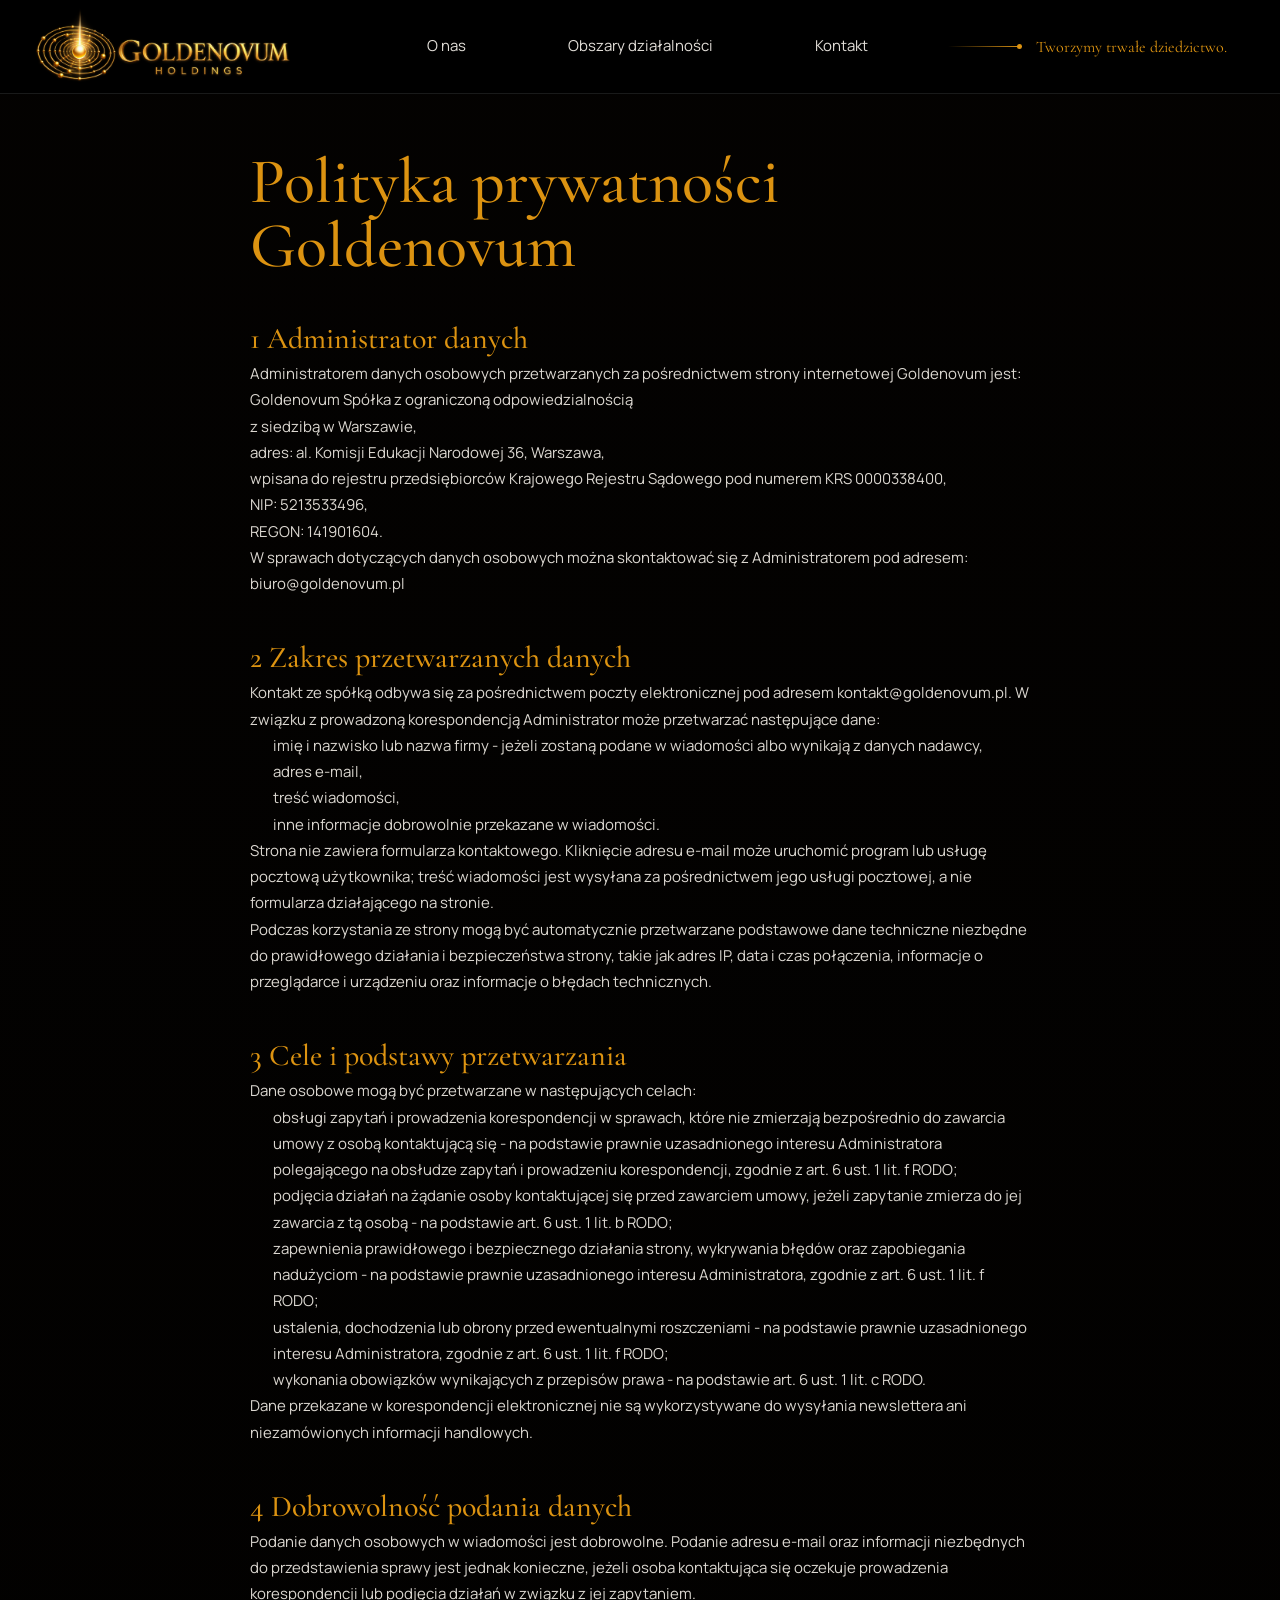
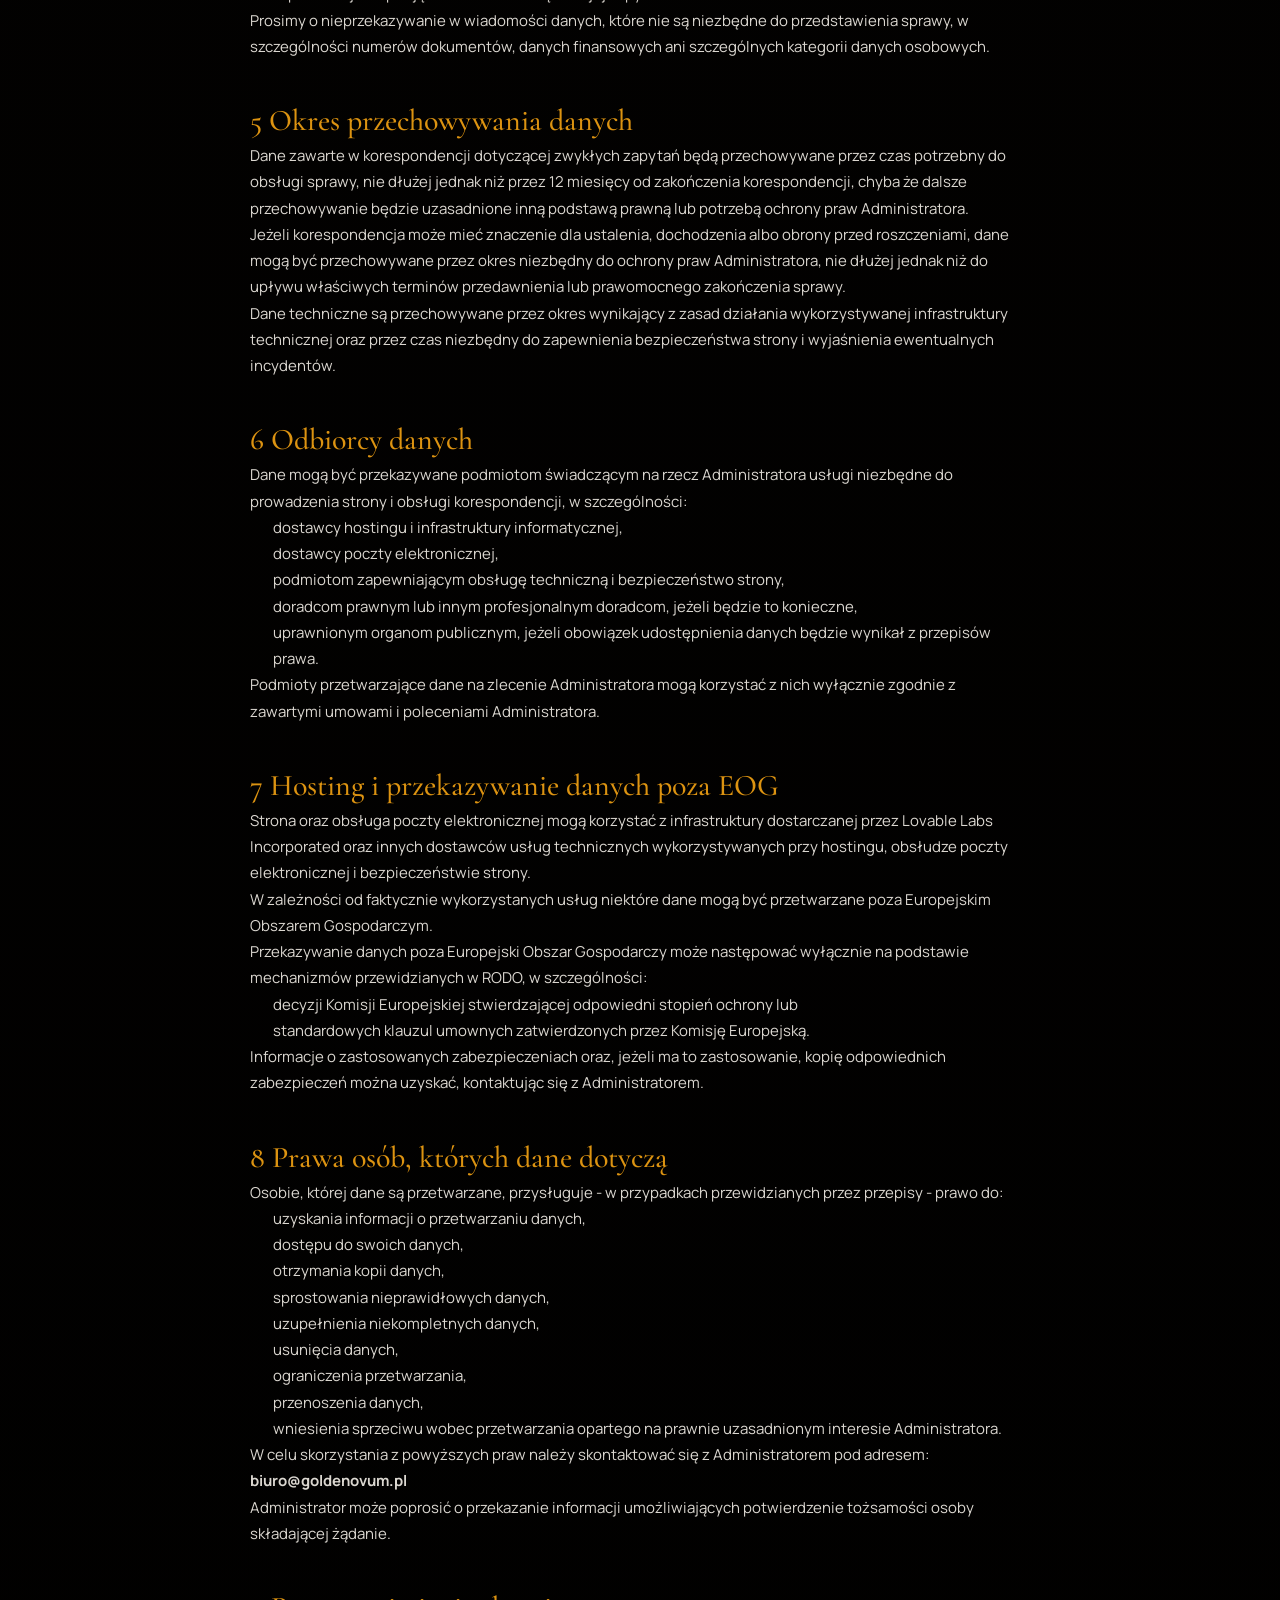
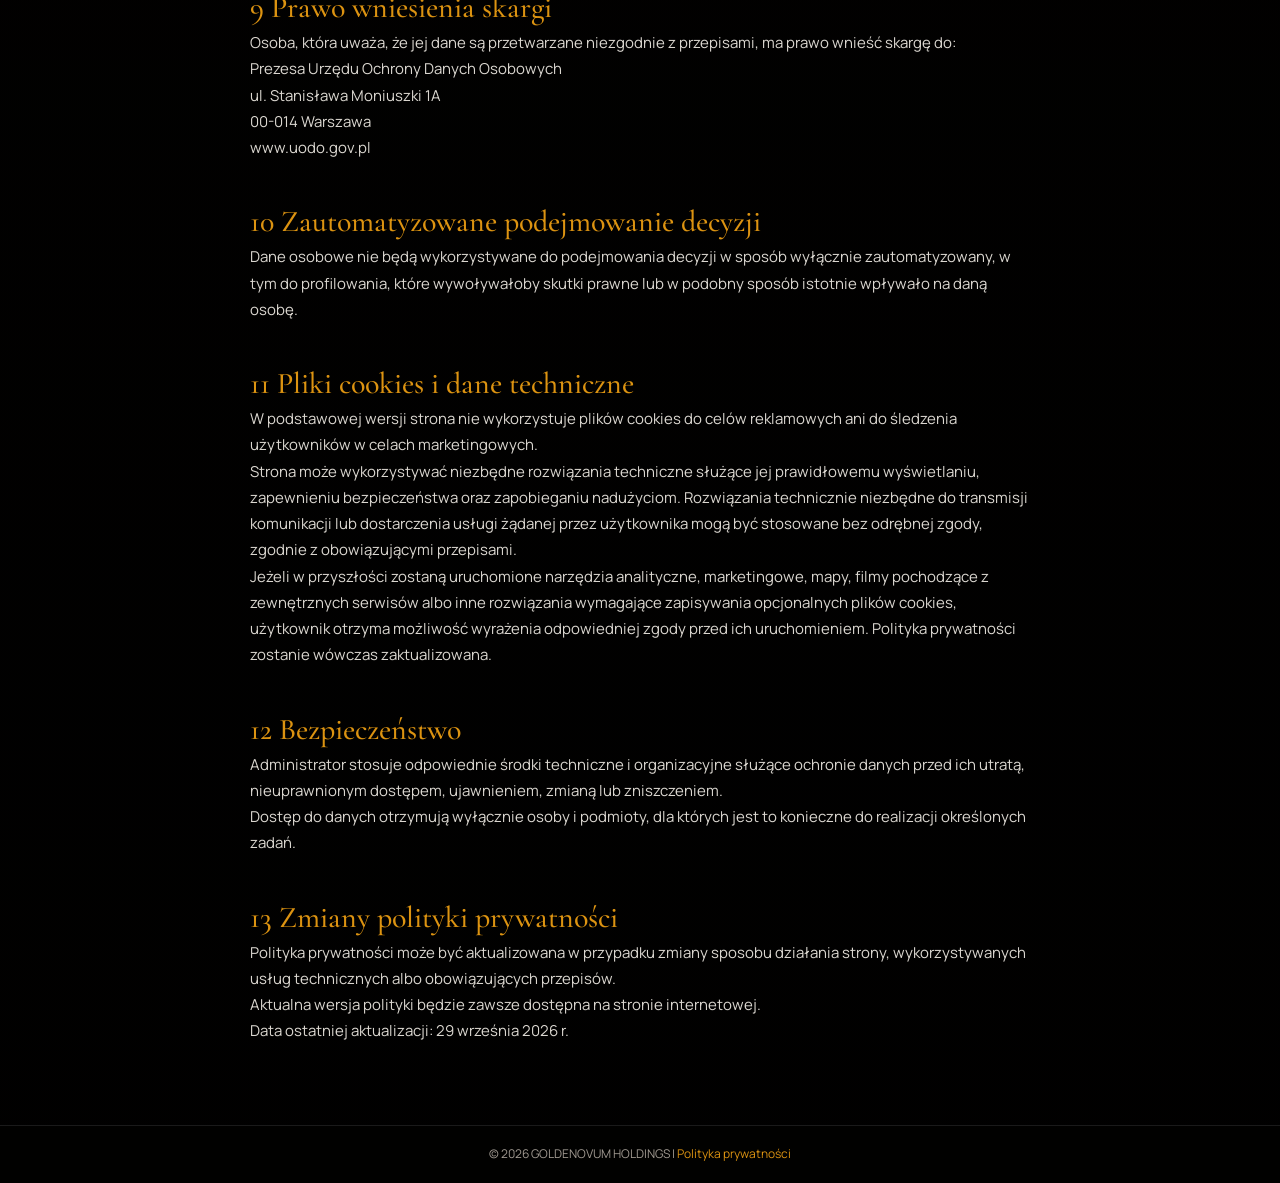
==== polityka-prywatnosci.html @ 5df40a22 "Cała strona Goldenovum + konfiguracja Vercel Dodane podstrony: główna, Obszary działalności, Kontakt" ====
<!DOCTYPE html><html lang="pl"><head><meta charSet="utf-8"/><meta name="viewport" content="width=device-width, initial-scale=1"/><link rel="preload" as="image" href="/assets/goldenovum-logo-CQEzT6NS.png"/><link rel="stylesheet" href="/assets/styles-C1P_q36H.css" data-precedence="default"/><link rel="stylesheet" href="https://fonts.googleapis.com/css2?family=Cormorant+Garamond:wght@400;500;600&amp;family=Manrope:wght@300;400;500;600&amp;display=swap" data-precedence="default"/><title>Polityka prywatności | Goldenovum Holdings</title><meta name="author" content="Goldenovum Holdings"/><meta name="description" content="Polityka prywatności strony Goldenovum Holdings."/><meta property="og:title" content="Polityka prywatności | Goldenovum Holdings"/><meta property="og:description" content="Polityka prywatności strony Goldenovum Holdings."/><meta property="og:type" content="website"/><meta name="twitter:card" content="summary_large_image"/><link rel="preconnect" href="https://fonts.googleapis.com"/><link rel="preconnect" href="https://fonts.gstatic.com" crossorigin="anonymous"/><link rel="icon" href="/favicon.png" type="image/png"/><style>.mobile-nav[hidden]{display:none}</style></head><body><div class="site-shell"><header class="site-header"><div class="site-header__inner"><a aria-label="Goldenovum Holdings — strona główna" href="/"><img class="site-logo" src="/assets/goldenovum-logo-CQEzT6NS.png" alt="Goldenovum Holdings" width="600" height="185"/></a><nav class="desktop-nav" aria-label="Główna nawigacja"><a class="nav-link" href="/o-nas">O nas</a><a class="nav-link" href="/obszary-dzialalnosci">Obszary działalności</a><a class="nav-link" href="/kontakt">Kontakt</a></nav><p class="heritage-line"><span aria-hidden="true"></span>Tworzymy trwałe dziedzictwo.</p><button class="inline-flex items-center justify-center gap-2 whitespace-nowrap rounded-md text-sm font-medium cursor-pointer transition-colors focus-visible:outline-none focus-visible:ring-1 focus-visible:ring-ring disabled:pointer-events-none disabled:opacity-50 disabled:cursor-not-allowed [&amp;_svg]:pointer-events-none [&amp;_svg]:size-4 [&amp;_svg]:shrink-0 hover:bg-accent hover:text-accent-foreground h-9 w-9 menu-toggle" type="button" aria-label="Otwórz menu" aria-expanded="false"><svg xmlns="http://www.w3.org/2000/svg" width="24" height="24" viewBox="0 0 24 24" fill="none" stroke="currentColor" stroke-width="2" stroke-linecap="round" stroke-linejoin="round" class="lucide lucide-menu" aria-hidden="true"><path d="M4 5h16"></path><path d="M4 12h16"></path><path d="M4 19h16"></path></svg></button></div><nav class="mobile-nav" aria-label="Menu mobilne" hidden><a class="nav-link" href="/o-nas">O nas</a><a class="nav-link" href="/obszary-dzialalnosci">Obszary działalności</a><a class="nav-link" href="/kontakt">Kontakt</a></nav></header><main class="privacy-page"><article><h1>Polityka prywatności Goldenovum</h1><section><h2>1 Administrator danych</h2><p>Administratorem danych osobowych przetwarzanych za pośrednictwem strony internetowej Goldenovum jest:</p><p>Goldenovum Spółka z ograniczoną odpowiedzialnością<br/>z siedzibą w Warszawie,<br/>adres: al. Komisji Edukacji Narodowej 36, Warszawa,<br/>wpisana do rejestru przedsiębiorców Krajowego Rejestru Sądowego pod numerem KRS 0000338400,<br/>NIP: 5213533496,<br/>REGON: 141901604.</p><p>W sprawach dotyczących danych osobowych można skontaktować się z Administratorem pod adresem:<br/>biuro@goldenovum.pl</p></section><section><h2>2 Zakres przetwarzanych danych</h2><p>Kontakt ze spółką odbywa się za pośrednictwem poczty elektronicznej pod adresem kontakt@goldenovum.pl. W związku z prowadzoną korespondencją Administrator może przetwarzać następujące dane:</p><ul><li>imię i nazwisko lub nazwa firmy - jeżeli zostaną podane w wiadomości albo wynikają z danych nadawcy,</li><li>adres e-mail,</li><li>treść wiadomości,</li><li>inne informacje dobrowolnie przekazane w wiadomości.</li></ul><p>Strona nie zawiera formularza kontaktowego. Kliknięcie adresu e-mail może uruchomić program lub usługę pocztową użytkownika; treść wiadomości jest wysyłana za pośrednictwem jego usługi pocztowej, a nie formularza działającego na stronie.</p><p>Podczas korzystania ze strony mogą być automatycznie przetwarzane podstawowe dane techniczne niezbędne do prawidłowego działania i bezpieczeństwa strony, takie jak adres IP, data i czas połączenia, informacje o przeglądarce i urządzeniu oraz informacje o błędach technicznych.</p></section><section><h2>3 Cele i podstawy przetwarzania</h2><p>Dane osobowe mogą być przetwarzane w następujących celach:</p><ol><li>obsługi zapytań i prowadzenia korespondencji w sprawach, które nie zmierzają bezpośrednio do zawarcia umowy z osobą kontaktującą się - na podstawie prawnie uzasadnionego interesu Administratora polegającego na obsłudze zapytań i prowadzeniu korespondencji, zgodnie z art. 6 ust. 1 lit. f RODO;</li><li>podjęcia działań na żądanie osoby kontaktującej się przed zawarciem umowy, jeżeli zapytanie zmierza do jej zawarcia z tą osobą - na podstawie art. 6 ust. 1 lit. b RODO;</li><li>zapewnienia prawidłowego i bezpiecznego działania strony, wykrywania błędów oraz zapobiegania nadużyciom - na podstawie prawnie uzasadnionego interesu Administratora, zgodnie z art. 6 ust. 1 lit. f RODO;</li><li>ustalenia, dochodzenia lub obrony przed ewentualnymi roszczeniami - na podstawie prawnie uzasadnionego interesu Administratora, zgodnie z art. 6 ust. 1 lit. f RODO;</li><li>wykonania obowiązków wynikających z przepisów prawa - na podstawie art. 6 ust. 1 lit. c RODO.</li></ol><p>Dane przekazane w korespondencji elektronicznej nie są wykorzystywane do wysyłania newslettera ani niezamówionych informacji handlowych.</p></section><section><h2>4 Dobrowolność podania danych</h2><p>Podanie danych osobowych w wiadomości jest dobrowolne. Podanie adresu e-mail oraz informacji niezbędnych do przedstawienia sprawy jest jednak konieczne, jeżeli osoba kontaktująca się oczekuje prowadzenia korespondencji lub podjęcia działań w związku z jej zapytaniem.</p><p>Prosimy o nieprzekazywanie w wiadomości danych, które nie są niezbędne do przedstawienia sprawy, w szczególności numerów dokumentów, danych finansowych ani szczególnych kategorii danych osobowych.</p></section><section><h2>5 Okres przechowywania danych</h2><p>Dane zawarte w korespondencji dotyczącej zwykłych zapytań będą przechowywane przez czas potrzebny do obsługi sprawy, nie dłużej jednak niż przez 12 miesięcy od zakończenia korespondencji, chyba że dalsze przechowywanie będzie uzasadnione inną podstawą prawną lub potrzebą ochrony praw Administratora.</p><p>Jeżeli korespondencja może mieć znaczenie dla ustalenia, dochodzenia albo obrony przed roszczeniami, dane mogą być przechowywane przez okres niezbędny do ochrony praw Administratora, nie dłużej jednak niż do upływu właściwych terminów przedawnienia lub prawomocnego zakończenia sprawy.</p><p>Dane techniczne są przechowywane przez okres wynikający z zasad działania wykorzystywanej infrastruktury technicznej oraz przez czas niezbędny do zapewnienia bezpieczeństwa strony i wyjaśnienia ewentualnych incydentów.</p></section><section><h2>6 Odbiorcy danych</h2><p>Dane mogą być przekazywane podmiotom świadczącym na rzecz Administratora usługi niezbędne do prowadzenia strony i obsługi korespondencji, w szczególności:</p><ul><li>dostawcy hostingu i infrastruktury informatycznej,</li><li>dostawcy poczty elektronicznej,</li><li>podmiotom zapewniającym obsługę techniczną i bezpieczeństwo strony,</li><li>doradcom prawnym lub innym profesjonalnym doradcom, jeżeli będzie to konieczne,</li><li>uprawnionym organom publicznym, jeżeli obowiązek udostępnienia danych będzie wynikał z przepisów prawa.</li></ul><p>Podmioty przetwarzające dane na zlecenie Administratora mogą korzystać z nich wyłącznie zgodnie z zawartymi umowami i poleceniami Administratora.</p></section><section><h2>7 Hosting i przekazywanie danych poza EOG</h2><p>Strona oraz obsługa poczty elektronicznej mogą korzystać z infrastruktury dostarczanej przez Lovable Labs Incorporated oraz innych dostawców usług technicznych wykorzystywanych przy hostingu, obsłudze poczty elektronicznej i bezpieczeństwie strony.</p><p>W zależności od faktycznie wykorzystanych usług niektóre dane mogą być przetwarzane poza Europejskim Obszarem Gospodarczym.</p><p>Przekazywanie danych poza Europejski Obszar Gospodarczy może następować wyłącznie na podstawie mechanizmów przewidzianych w RODO, w szczególności:</p><ul><li>decyzji Komisji Europejskiej stwierdzającej odpowiedni stopień ochrony lub</li><li>standardowych klauzul umownych zatwierdzonych przez Komisję Europejską.</li></ul><p>Informacje o zastosowanych zabezpieczeniach oraz, jeżeli ma to zastosowanie, kopię odpowiednich zabezpieczeń można uzyskać, kontaktując się z Administratorem.</p></section><section><h2>8 Prawa osób, których dane dotyczą</h2><p>Osobie, której dane są przetwarzane, przysługuje - w przypadkach przewidzianych przez przepisy - prawo do:</p><ul><li>uzyskania informacji o przetwarzaniu danych,</li><li>dostępu do swoich danych,</li><li>otrzymania kopii danych,</li><li>sprostowania nieprawidłowych danych,</li><li>uzupełnienia niekompletnych danych,</li><li>usunięcia danych,</li><li>ograniczenia przetwarzania,</li><li>przenoszenia danych,</li><li>wniesienia sprzeciwu wobec przetwarzania opartego na prawnie uzasadnionym interesie Administratora.</li></ul><p>W celu skorzystania z powyższych praw należy skontaktować się z Administratorem pod adresem:<br/><strong>biuro@goldenovum.pl</strong></p><p>Administrator może poprosić o przekazanie informacji umożliwiających potwierdzenie tożsamości osoby składającej żądanie.</p></section><section><h2>9 Prawo wniesienia skargi</h2><p>Osoba, która uważa, że jej dane są przetwarzane niezgodnie z przepisami, ma prawo wnieść skargę do:</p><p>Prezesa Urzędu Ochrony Danych Osobowych<br/>ul. Stanisława Moniuszki 1A<br/>00-014 Warszawa<br/>www.uodo.gov.pl</p></section><section><h2>10 Zautomatyzowane podejmowanie decyzji</h2><p>Dane osobowe nie będą wykorzystywane do podejmowania decyzji w sposób wyłącznie zautomatyzowany, w tym do profilowania, które wywoływałoby skutki prawne lub w podobny sposób istotnie wpływało na daną osobę.</p></section><section><h2>11 Pliki cookies i dane techniczne</h2><p>W podstawowej wersji strona nie wykorzystuje plików cookies do celów reklamowych ani do śledzenia użytkowników w celach marketingowych.</p><p>Strona może wykorzystywać niezbędne rozwiązania techniczne służące jej prawidłowemu wyświetlaniu, zapewnieniu bezpieczeństwa oraz zapobieganiu nadużyciom. Rozwiązania technicznie niezbędne do transmisji komunikacji lub dostarczenia usługi żądanej przez użytkownika mogą być stosowane bez odrębnej zgody, zgodnie z obowiązującymi przepisami.</p><p>Jeżeli w przyszłości zostaną uruchomione narzędzia analityczne, marketingowe, mapy, filmy pochodzące z zewnętrznych serwisów albo inne rozwiązania wymagające zapisywania opcjonalnych plików cookies, użytkownik otrzyma możliwość wyrażenia odpowiedniej zgody przed ich uruchomieniem. Polityka prywatności zostanie wówczas zaktualizowana.</p></section><section><h2>12 Bezpieczeństwo</h2><p>Administrator stosuje odpowiednie środki techniczne i organizacyjne służące ochronie danych przed ich utratą, nieuprawnionym dostępem, ujawnieniem, zmianą lub zniszczeniem.</p><p>Dostęp do danych otrzymują wyłącznie osoby i podmioty, dla których jest to konieczne do realizacji określonych zadań.</p></section><section><h2>13 Zmiany polityki prywatności</h2><p>Polityka prywatności może być aktualizowana w przypadku zmiany sposobu działania strony, wykorzystywanych usług technicznych albo obowiązujących przepisów.</p><p>Aktualna wersja polityki będzie zawsze dostępna na stronie internetowej.</p><p>Data ostatniej aktualizacji: 29 września 2026 r.</p></section></article></main><footer class="site-footer"><p>© 2026 GOLDENOVUM HOLDINGS <span aria-hidden="true">|</span> <a class="active" href="/polityka-prywatnosci" aria-current="page">Polityka prywatności</a></p></footer></div><script>
  // Przełącznik menu mobilnego (oryginał robi to przez React)
  const toggle = document.querySelector('.menu-toggle');
  const mobileNav = document.querySelector('.mobile-nav');
  toggle.addEventListener('click', () => {
    const open = toggle.getAttribute('aria-expanded') === 'true';
    toggle.setAttribute('aria-expanded', String(!open));
    toggle.setAttribute('aria-label', open ? 'Otwórz menu' : 'Zamknij menu');
    mobileNav.hidden = open;
  });
</script>
</body></html>
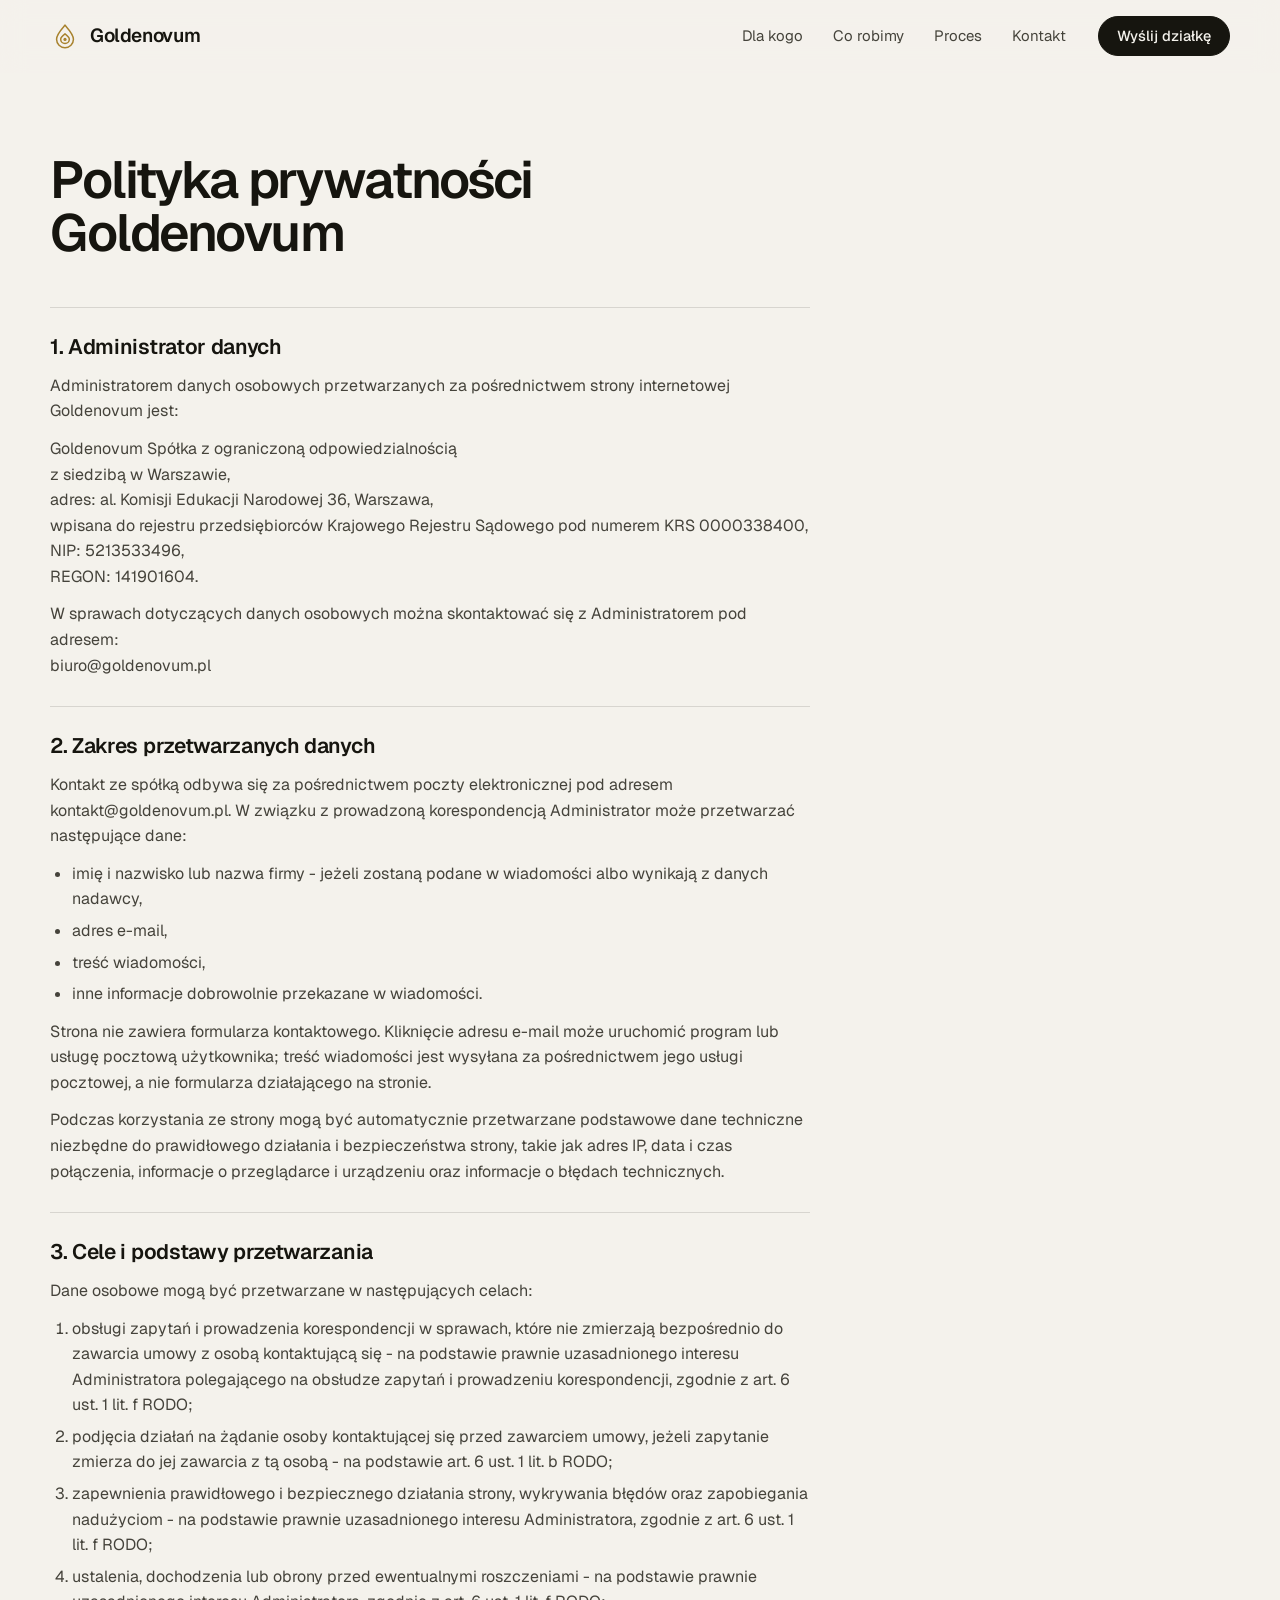
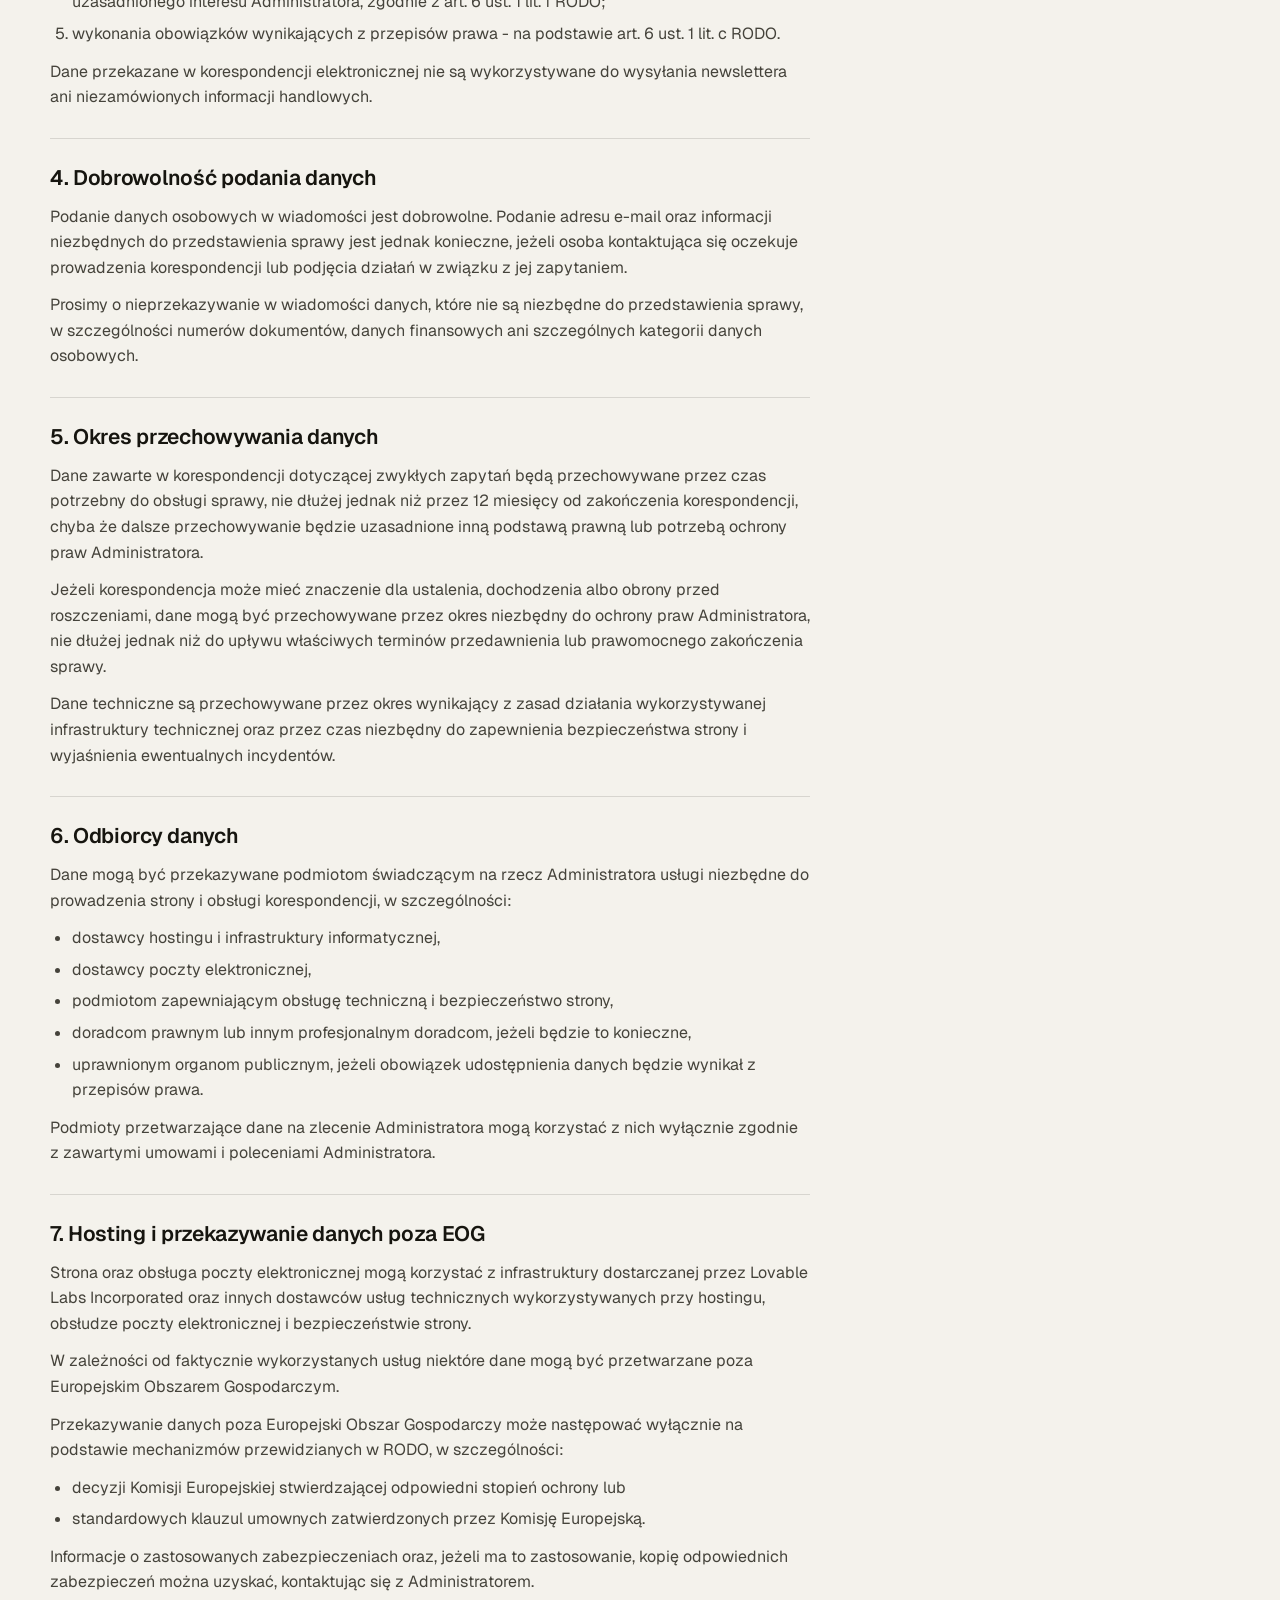
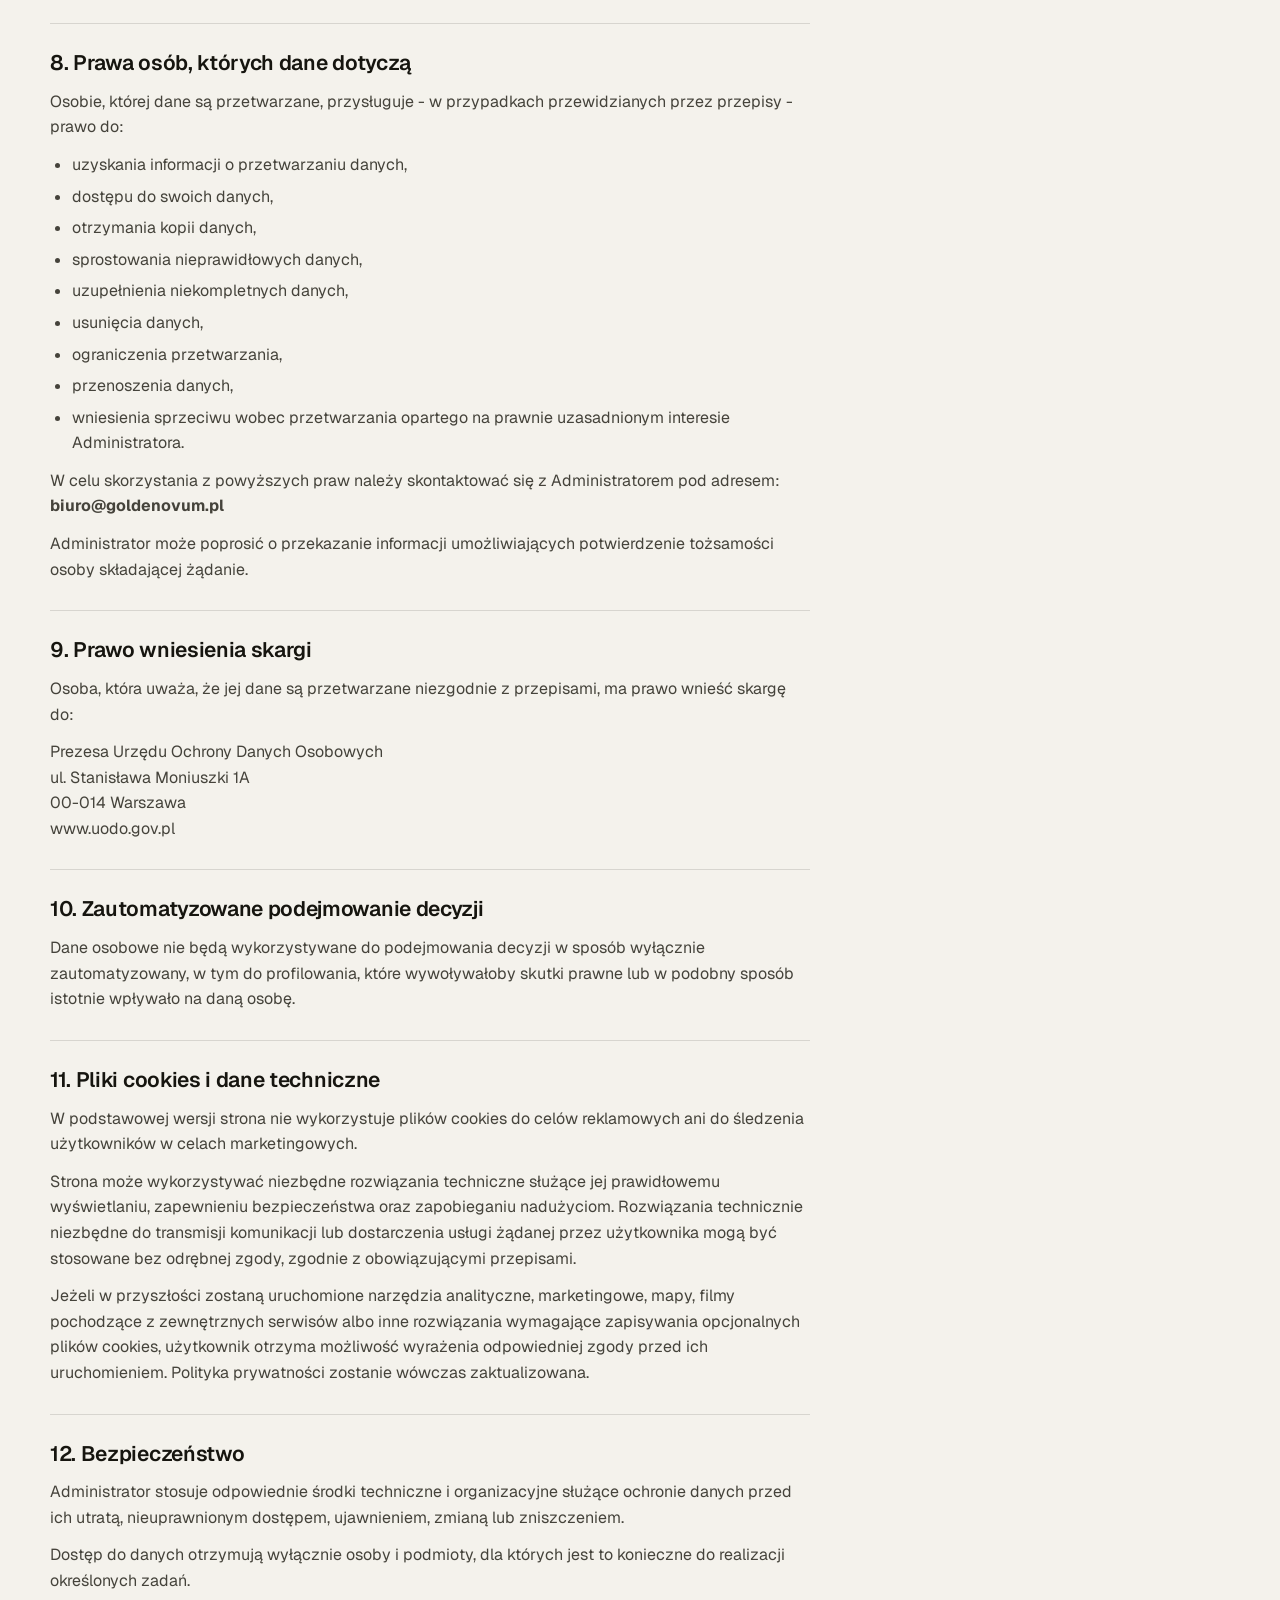
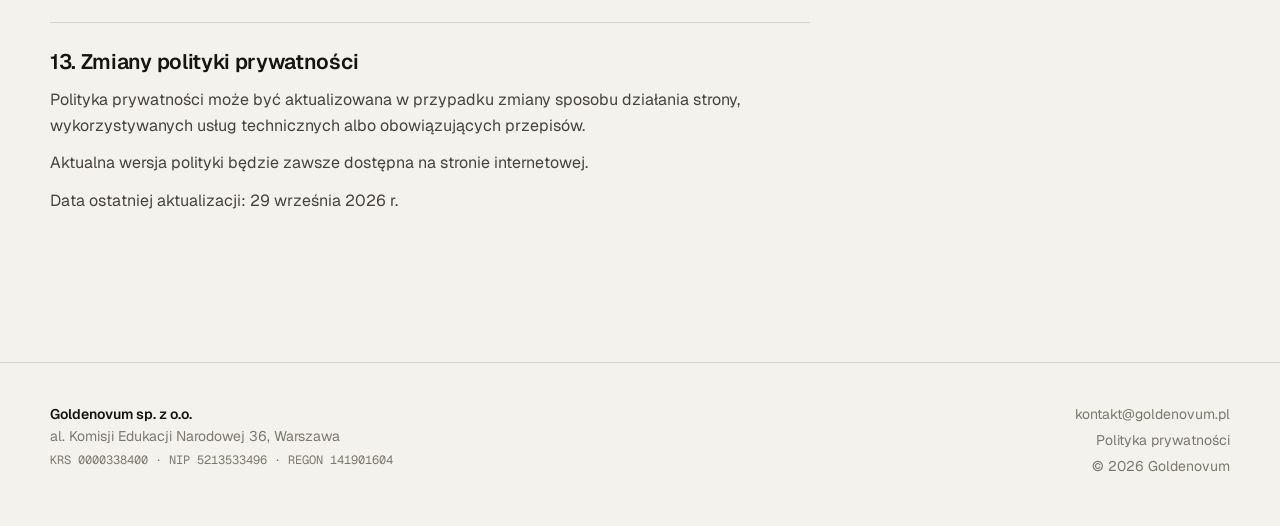
==== commit 89e46a2b: "Nowa strona: jasny przekaz o gruntach, bez zdjęć AI Jedna strona główna (Dla kogo, Co robimy, Proces" ====
--- a/polityka-prywatnosci.html
+++ b/polityka-prywatnosci.html
@@ -1,12 +1,58 @@
-<!DOCTYPE html><html lang="pl"><head><meta charSet="utf-8"/><meta name="viewport" content="width=device-width, initial-scale=1"/><link rel="preload" as="image" href="/assets/goldenovum-logo-CQEzT6NS.png"/><link rel="stylesheet" href="/assets/styles-C1P_q36H.css" data-precedence="default"/><link rel="stylesheet" href="https://fonts.googleapis.com/css2?family=Cormorant+Garamond:wght@400;500;600&amp;family=Manrope:wght@300;400;500;600&amp;display=swap" data-precedence="default"/><title>Polityka prywatności | Goldenovum Holdings</title><meta name="author" content="Goldenovum Holdings"/><meta name="description" content="Polityka prywatności strony Goldenovum Holdings."/><meta property="og:title" content="Polityka prywatności | Goldenovum Holdings"/><meta property="og:description" content="Polityka prywatności strony Goldenovum Holdings."/><meta property="og:type" content="website"/><meta name="twitter:card" content="summary_large_image"/><link rel="preconnect" href="https://fonts.googleapis.com"/><link rel="preconnect" href="https://fonts.gstatic.com" crossorigin="anonymous"/><link rel="icon" href="/favicon.png" type="image/png"/><style>.mobile-nav[hidden]{display:none}</style></head><body><div class="site-shell"><header class="site-header"><div class="site-header__inner"><a aria-label="Goldenovum Holdings — strona główna" href="/"><img class="site-logo" src="/assets/goldenovum-logo-CQEzT6NS.png" alt="Goldenovum Holdings" width="600" height="185"/></a><nav class="desktop-nav" aria-label="Główna nawigacja"><a class="nav-link" href="/o-nas">O nas</a><a class="nav-link" href="/obszary-dzialalnosci">Obszary działalności</a><a class="nav-link" href="/kontakt">Kontakt</a></nav><p class="heritage-line"><span aria-hidden="true"></span>Tworzymy trwałe dziedzictwo.</p><button class="inline-flex items-center justify-center gap-2 whitespace-nowrap rounded-md text-sm font-medium cursor-pointer transition-colors focus-visible:outline-none focus-visible:ring-1 focus-visible:ring-ring disabled:pointer-events-none disabled:opacity-50 disabled:cursor-not-allowed [&amp;_svg]:pointer-events-none [&amp;_svg]:size-4 [&amp;_svg]:shrink-0 hover:bg-accent hover:text-accent-foreground h-9 w-9 menu-toggle" type="button" aria-label="Otwórz menu" aria-expanded="false"><svg xmlns="http://www.w3.org/2000/svg" width="24" height="24" viewBox="0 0 24 24" fill="none" stroke="currentColor" stroke-width="2" stroke-linecap="round" stroke-linejoin="round" class="lucide lucide-menu" aria-hidden="true"><path d="M4 5h16"></path><path d="M4 12h16"></path><path d="M4 19h16"></path></svg></button></div><nav class="mobile-nav" aria-label="Menu mobilne" hidden><a class="nav-link" href="/o-nas">O nas</a><a class="nav-link" href="/obszary-dzialalnosci">Obszary działalności</a><a class="nav-link" href="/kontakt">Kontakt</a></nav></header><main class="privacy-page"><article><h1>Polityka prywatności Goldenovum</h1><section><h2>1 Administrator danych</h2><p>Administratorem danych osobowych przetwarzanych za pośrednictwem strony internetowej Goldenovum jest:</p><p>Goldenovum Spółka z ograniczoną odpowiedzialnością<br/>z siedzibą w Warszawie,<br/>adres: al. Komisji Edukacji Narodowej 36, Warszawa,<br/>wpisana do rejestru przedsiębiorców Krajowego Rejestru Sądowego pod numerem KRS 0000338400,<br/>NIP: 5213533496,<br/>REGON: 141901604.</p><p>W sprawach dotyczących danych osobowych można skontaktować się z Administratorem pod adresem:<br/>biuro@goldenovum.pl</p></section><section><h2>2 Zakres przetwarzanych danych</h2><p>Kontakt ze spółką odbywa się za pośrednictwem poczty elektronicznej pod adresem kontakt@goldenovum.pl. W związku z prowadzoną korespondencją Administrator może przetwarzać następujące dane:</p><ul><li>imię i nazwisko lub nazwa firmy - jeżeli zostaną podane w wiadomości albo wynikają z danych nadawcy,</li><li>adres e-mail,</li><li>treść wiadomości,</li><li>inne informacje dobrowolnie przekazane w wiadomości.</li></ul><p>Strona nie zawiera formularza kontaktowego. Kliknięcie adresu e-mail może uruchomić program lub usługę pocztową użytkownika; treść wiadomości jest wysyłana za pośrednictwem jego usługi pocztowej, a nie formularza działającego na stronie.</p><p>Podczas korzystania ze strony mogą być automatycznie przetwarzane podstawowe dane techniczne niezbędne do prawidłowego działania i bezpieczeństwa strony, takie jak adres IP, data i czas połączenia, informacje o przeglądarce i urządzeniu oraz informacje o błędach technicznych.</p></section><section><h2>3 Cele i podstawy przetwarzania</h2><p>Dane osobowe mogą być przetwarzane w następujących celach:</p><ol><li>obsługi zapytań i prowadzenia korespondencji w sprawach, które nie zmierzają bezpośrednio do zawarcia umowy z osobą kontaktującą się - na podstawie prawnie uzasadnionego interesu Administratora polegającego na obsłudze zapytań i prowadzeniu korespondencji, zgodnie z art. 6 ust. 1 lit. f RODO;</li><li>podjęcia działań na żądanie osoby kontaktującej się przed zawarciem umowy, jeżeli zapytanie zmierza do jej zawarcia z tą osobą - na podstawie art. 6 ust. 1 lit. b RODO;</li><li>zapewnienia prawidłowego i bezpiecznego działania strony, wykrywania błędów oraz zapobiegania nadużyciom - na podstawie prawnie uzasadnionego interesu Administratora, zgodnie z art. 6 ust. 1 lit. f RODO;</li><li>ustalenia, dochodzenia lub obrony przed ewentualnymi roszczeniami - na podstawie prawnie uzasadnionego interesu Administratora, zgodnie z art. 6 ust. 1 lit. f RODO;</li><li>wykonania obowiązków wynikających z przepisów prawa - na podstawie art. 6 ust. 1 lit. c RODO.</li></ol><p>Dane przekazane w korespondencji elektronicznej nie są wykorzystywane do wysyłania newslettera ani niezamówionych informacji handlowych.</p></section><section><h2>4 Dobrowolność podania danych</h2><p>Podanie danych osobowych w wiadomości jest dobrowolne. Podanie adresu e-mail oraz informacji niezbędnych do przedstawienia sprawy jest jednak konieczne, jeżeli osoba kontaktująca się oczekuje prowadzenia korespondencji lub podjęcia działań w związku z jej zapytaniem.</p><p>Prosimy o nieprzekazywanie w wiadomości danych, które nie są niezbędne do przedstawienia sprawy, w szczególności numerów dokumentów, danych finansowych ani szczególnych kategorii danych osobowych.</p></section><section><h2>5 Okres przechowywania danych</h2><p>Dane zawarte w korespondencji dotyczącej zwykłych zapytań będą przechowywane przez czas potrzebny do obsługi sprawy, nie dłużej jednak niż przez 12 miesięcy od zakończenia korespondencji, chyba że dalsze przechowywanie będzie uzasadnione inną podstawą prawną lub potrzebą ochrony praw Administratora.</p><p>Jeżeli korespondencja może mieć znaczenie dla ustalenia, dochodzenia albo obrony przed roszczeniami, dane mogą być przechowywane przez okres niezbędny do ochrony praw Administratora, nie dłużej jednak niż do upływu właściwych terminów przedawnienia lub prawomocnego zakończenia sprawy.</p><p>Dane techniczne są przechowywane przez okres wynikający z zasad działania wykorzystywanej infrastruktury technicznej oraz przez czas niezbędny do zapewnienia bezpieczeństwa strony i wyjaśnienia ewentualnych incydentów.</p></section><section><h2>6 Odbiorcy danych</h2><p>Dane mogą być przekazywane podmiotom świadczącym na rzecz Administratora usługi niezbędne do prowadzenia strony i obsługi korespondencji, w szczególności:</p><ul><li>dostawcy hostingu i infrastruktury informatycznej,</li><li>dostawcy poczty elektronicznej,</li><li>podmiotom zapewniającym obsługę techniczną i bezpieczeństwo strony,</li><li>doradcom prawnym lub innym profesjonalnym doradcom, jeżeli będzie to konieczne,</li><li>uprawnionym organom publicznym, jeżeli obowiązek udostępnienia danych będzie wynikał z przepisów prawa.</li></ul><p>Podmioty przetwarzające dane na zlecenie Administratora mogą korzystać z nich wyłącznie zgodnie z zawartymi umowami i poleceniami Administratora.</p></section><section><h2>7 Hosting i przekazywanie danych poza EOG</h2><p>Strona oraz obsługa poczty elektronicznej mogą korzystać z infrastruktury dostarczanej przez Lovable Labs Incorporated oraz innych dostawców usług technicznych wykorzystywanych przy hostingu, obsłudze poczty elektronicznej i bezpieczeństwie strony.</p><p>W zależności od faktycznie wykorzystanych usług niektóre dane mogą być przetwarzane poza Europejskim Obszarem Gospodarczym.</p><p>Przekazywanie danych poza Europejski Obszar Gospodarczy może następować wyłącznie na podstawie mechanizmów przewidzianych w RODO, w szczególności:</p><ul><li>decyzji Komisji Europejskiej stwierdzającej odpowiedni stopień ochrony lub</li><li>standardowych klauzul umownych zatwierdzonych przez Komisję Europejską.</li></ul><p>Informacje o zastosowanych zabezpieczeniach oraz, jeżeli ma to zastosowanie, kopię odpowiednich zabezpieczeń można uzyskać, kontaktując się z Administratorem.</p></section><section><h2>8 Prawa osób, których dane dotyczą</h2><p>Osobie, której dane są przetwarzane, przysługuje - w przypadkach przewidzianych przez przepisy - prawo do:</p><ul><li>uzyskania informacji o przetwarzaniu danych,</li><li>dostępu do swoich danych,</li><li>otrzymania kopii danych,</li><li>sprostowania nieprawidłowych danych,</li><li>uzupełnienia niekompletnych danych,</li><li>usunięcia danych,</li><li>ograniczenia przetwarzania,</li><li>przenoszenia danych,</li><li>wniesienia sprzeciwu wobec przetwarzania opartego na prawnie uzasadnionym interesie Administratora.</li></ul><p>W celu skorzystania z powyższych praw należy skontaktować się z Administratorem pod adresem:<br/><strong>biuro@goldenovum.pl</strong></p><p>Administrator może poprosić o przekazanie informacji umożliwiających potwierdzenie tożsamości osoby składającej żądanie.</p></section><section><h2>9 Prawo wniesienia skargi</h2><p>Osoba, która uważa, że jej dane są przetwarzane niezgodnie z przepisami, ma prawo wnieść skargę do:</p><p>Prezesa Urzędu Ochrony Danych Osobowych<br/>ul. Stanisława Moniuszki 1A<br/>00-014 Warszawa<br/>www.uodo.gov.pl</p></section><section><h2>10 Zautomatyzowane podejmowanie decyzji</h2><p>Dane osobowe nie będą wykorzystywane do podejmowania decyzji w sposób wyłącznie zautomatyzowany, w tym do profilowania, które wywoływałoby skutki prawne lub w podobny sposób istotnie wpływało na daną osobę.</p></section><section><h2>11 Pliki cookies i dane techniczne</h2><p>W podstawowej wersji strona nie wykorzystuje plików cookies do celów reklamowych ani do śledzenia użytkowników w celach marketingowych.</p><p>Strona może wykorzystywać niezbędne rozwiązania techniczne służące jej prawidłowemu wyświetlaniu, zapewnieniu bezpieczeństwa oraz zapobieganiu nadużyciom. Rozwiązania technicznie niezbędne do transmisji komunikacji lub dostarczenia usługi żądanej przez użytkownika mogą być stosowane bez odrębnej zgody, zgodnie z obowiązującymi przepisami.</p><p>Jeżeli w przyszłości zostaną uruchomione narzędzia analityczne, marketingowe, mapy, filmy pochodzące z zewnętrznych serwisów albo inne rozwiązania wymagające zapisywania opcjonalnych plików cookies, użytkownik otrzyma możliwość wyrażenia odpowiedniej zgody przed ich uruchomieniem. Polityka prywatności zostanie wówczas zaktualizowana.</p></section><section><h2>12 Bezpieczeństwo</h2><p>Administrator stosuje odpowiednie środki techniczne i organizacyjne służące ochronie danych przed ich utratą, nieuprawnionym dostępem, ujawnieniem, zmianą lub zniszczeniem.</p><p>Dostęp do danych otrzymują wyłącznie osoby i podmioty, dla których jest to konieczne do realizacji określonych zadań.</p></section><section><h2>13 Zmiany polityki prywatności</h2><p>Polityka prywatności może być aktualizowana w przypadku zmiany sposobu działania strony, wykorzystywanych usług technicznych albo obowiązujących przepisów.</p><p>Aktualna wersja polityki będzie zawsze dostępna na stronie internetowej.</p><p>Data ostatniej aktualizacji: 29 września 2026 r.</p></section></article></main><footer class="site-footer"><p>© 2026 GOLDENOVUM HOLDINGS <span aria-hidden="true">|</span> <a class="active" href="/polityka-prywatnosci" aria-current="page">Polityka prywatności</a></p></footer></div><script>
-  // Przełącznik menu mobilnego (oryginał robi to przez React)
-  const toggle = document.querySelector('.menu-toggle');
-  const mobileNav = document.querySelector('.mobile-nav');
-  toggle.addEventListener('click', () => {
-    const open = toggle.getAttribute('aria-expanded') === 'true';
-    toggle.setAttribute('aria-expanded', String(!open));
-    toggle.setAttribute('aria-label', open ? 'Otwórz menu' : 'Zamknij menu');
-    mobileNav.hidden = open;
-  });
-</script>
-</body></html>+<!DOCTYPE html>
+<html lang="pl">
+<head>
+<meta charset="utf-8"/>
+<meta name="viewport" content="width=device-width, initial-scale=1"/>
+<title>Polityka prywatności — Goldenovum</title>
+<meta name="description" content="Polityka prywatności strony Goldenovum."/>
+<meta name="theme-color" content="#f4f2ec"/>
+<link rel="icon" href="/assets/favicon.svg" type="image/svg+xml"/>
+<link rel="preconnect" href="https://fonts.googleapis.com"/>
+<link rel="preconnect" href="https://fonts.gstatic.com" crossorigin/>
+<link rel="stylesheet" href="https://fonts.googleapis.com/css2?family=Geist:wght@300..700&family=Geist+Mono:wght@400;500&display=swap"/>
+<link rel="stylesheet" href="/assets/styles.css"/>
+<script>document.documentElement.classList.add("js")</script>
+</head>
+<body>
+
+<header class="header">
+  <div class="wrap header__inner">
+    <a class="brand" href="/" aria-label="Goldenovum — strona główna">
+      <svg class="brand__mark" viewBox="0 0 32 32" aria-hidden="true"><path d="M16 4.5c3.6 4.2 9 9.6 9 15a9 9 0 0 1-18 0c0-5.4 5.4-10.8 9-15z"/><path d="M16 13.8c2.2 1.6 4.6 3.6 4.6 5.7a4.6 4.6 0 0 1-9.2 0c0-2.1 2.4-4.1 4.6-5.7z"/><circle cx="16" cy="19.6" r="1.7"/></svg>
+      <span class="brand__name">Goldenovum</span>
+    </a>
+    <nav class="nav" aria-label="Nawigacja">
+      <a href="/#dla-kogo">Dla kogo</a>
+      <a href="/#co-robimy">Co robimy</a>
+      <a href="/#proces">Proces</a>
+      <a href="/#kontakt">Kontakt</a>
+    </nav>
+    <a class="btn btn--small" href="/#kontakt">Wyślij działkę</a>
+  </div>
+</header>
+
+<main class="legal">
+  <div class="wrap">
+    <article><h1>Polityka prywatności Goldenovum</h1><section><h2>1. Administrator danych</h2><p>Administratorem danych osobowych przetwarzanych za pośrednictwem strony internetowej Goldenovum jest:</p><p>Goldenovum Spółka z ograniczoną odpowiedzialnością<br/>z siedzibą w Warszawie,<br/>adres: al. Komisji Edukacji Narodowej 36, Warszawa,<br/>wpisana do rejestru przedsiębiorców Krajowego Rejestru Sądowego pod numerem KRS 0000338400,<br/>NIP: 5213533496,<br/>REGON: 141901604.</p><p>W sprawach dotyczących danych osobowych można skontaktować się z Administratorem pod adresem:<br/>biuro@goldenovum.pl</p></section><section><h2>2. Zakres przetwarzanych danych</h2><p>Kontakt ze spółką odbywa się za pośrednictwem poczty elektronicznej pod adresem kontakt@goldenovum.pl. W związku z prowadzoną korespondencją Administrator może przetwarzać następujące dane:</p><ul><li>imię i nazwisko lub nazwa firmy - jeżeli zostaną podane w wiadomości albo wynikają z danych nadawcy,</li><li>adres e-mail,</li><li>treść wiadomości,</li><li>inne informacje dobrowolnie przekazane w wiadomości.</li></ul><p>Strona nie zawiera formularza kontaktowego. Kliknięcie adresu e-mail może uruchomić program lub usługę pocztową użytkownika; treść wiadomości jest wysyłana za pośrednictwem jego usługi pocztowej, a nie formularza działającego na stronie.</p><p>Podczas korzystania ze strony mogą być automatycznie przetwarzane podstawowe dane techniczne niezbędne do prawidłowego działania i bezpieczeństwa strony, takie jak adres IP, data i czas połączenia, informacje o przeglądarce i urządzeniu oraz informacje o błędach technicznych.</p></section><section><h2>3. Cele i podstawy przetwarzania</h2><p>Dane osobowe mogą być przetwarzane w następujących celach:</p><ol><li>obsługi zapytań i prowadzenia korespondencji w sprawach, które nie zmierzają bezpośrednio do zawarcia umowy z osobą kontaktującą się - na podstawie prawnie uzasadnionego interesu Administratora polegającego na obsłudze zapytań i prowadzeniu korespondencji, zgodnie z art. 6 ust. 1 lit. f RODO;</li><li>podjęcia działań na żądanie osoby kontaktującej się przed zawarciem umowy, jeżeli zapytanie zmierza do jej zawarcia z tą osobą - na podstawie art. 6 ust. 1 lit. b RODO;</li><li>zapewnienia prawidłowego i bezpiecznego działania strony, wykrywania błędów oraz zapobiegania nadużyciom - na podstawie prawnie uzasadnionego interesu Administratora, zgodnie z art. 6 ust. 1 lit. f RODO;</li><li>ustalenia, dochodzenia lub obrony przed ewentualnymi roszczeniami - na podstawie prawnie uzasadnionego interesu Administratora, zgodnie z art. 6 ust. 1 lit. f RODO;</li><li>wykonania obowiązków wynikających z przepisów prawa - na podstawie art. 6 ust. 1 lit. c RODO.</li></ol><p>Dane przekazane w korespondencji elektronicznej nie są wykorzystywane do wysyłania newslettera ani niezamówionych informacji handlowych.</p></section><section><h2>4. Dobrowolność podania danych</h2><p>Podanie danych osobowych w wiadomości jest dobrowolne. Podanie adresu e-mail oraz informacji niezbędnych do przedstawienia sprawy jest jednak konieczne, jeżeli osoba kontaktująca się oczekuje prowadzenia korespondencji lub podjęcia działań w związku z jej zapytaniem.</p><p>Prosimy o nieprzekazywanie w wiadomości danych, które nie są niezbędne do przedstawienia sprawy, w szczególności numerów dokumentów, danych finansowych ani szczególnych kategorii danych osobowych.</p></section><section><h2>5. Okres przechowywania danych</h2><p>Dane zawarte w korespondencji dotyczącej zwykłych zapytań będą przechowywane przez czas potrzebny do obsługi sprawy, nie dłużej jednak niż przez 12 miesięcy od zakończenia korespondencji, chyba że dalsze przechowywanie będzie uzasadnione inną podstawą prawną lub potrzebą ochrony praw Administratora.</p><p>Jeżeli korespondencja może mieć znaczenie dla ustalenia, dochodzenia albo obrony przed roszczeniami, dane mogą być przechowywane przez okres niezbędny do ochrony praw Administratora, nie dłużej jednak niż do upływu właściwych terminów przedawnienia lub prawomocnego zakończenia sprawy.</p><p>Dane techniczne są przechowywane przez okres wynikający z zasad działania wykorzystywanej infrastruktury technicznej oraz przez czas niezbędny do zapewnienia bezpieczeństwa strony i wyjaśnienia ewentualnych incydentów.</p></section><section><h2>6. Odbiorcy danych</h2><p>Dane mogą być przekazywane podmiotom świadczącym na rzecz Administratora usługi niezbędne do prowadzenia strony i obsługi korespondencji, w szczególności:</p><ul><li>dostawcy hostingu i infrastruktury informatycznej,</li><li>dostawcy poczty elektronicznej,</li><li>podmiotom zapewniającym obsługę techniczną i bezpieczeństwo strony,</li><li>doradcom prawnym lub innym profesjonalnym doradcom, jeżeli będzie to konieczne,</li><li>uprawnionym organom publicznym, jeżeli obowiązek udostępnienia danych będzie wynikał z przepisów prawa.</li></ul><p>Podmioty przetwarzające dane na zlecenie Administratora mogą korzystać z nich wyłącznie zgodnie z zawartymi umowami i poleceniami Administratora.</p></section><section><h2>7. Hosting i przekazywanie danych poza EOG</h2><p>Strona oraz obsługa poczty elektronicznej mogą korzystać z infrastruktury dostarczanej przez Lovable Labs Incorporated oraz innych dostawców usług technicznych wykorzystywanych przy hostingu, obsłudze poczty elektronicznej i bezpieczeństwie strony.</p><p>W zależności od faktycznie wykorzystanych usług niektóre dane mogą być przetwarzane poza Europejskim Obszarem Gospodarczym.</p><p>Przekazywanie danych poza Europejski Obszar Gospodarczy może następować wyłącznie na podstawie mechanizmów przewidzianych w RODO, w szczególności:</p><ul><li>decyzji Komisji Europejskiej stwierdzającej odpowiedni stopień ochrony lub</li><li>standardowych klauzul umownych zatwierdzonych przez Komisję Europejską.</li></ul><p>Informacje o zastosowanych zabezpieczeniach oraz, jeżeli ma to zastosowanie, kopię odpowiednich zabezpieczeń można uzyskać, kontaktując się z Administratorem.</p></section><section><h2>8. Prawa osób, których dane dotyczą</h2><p>Osobie, której dane są przetwarzane, przysługuje - w przypadkach przewidzianych przez przepisy - prawo do:</p><ul><li>uzyskania informacji o przetwarzaniu danych,</li><li>dostępu do swoich danych,</li><li>otrzymania kopii danych,</li><li>sprostowania nieprawidłowych danych,</li><li>uzupełnienia niekompletnych danych,</li><li>usunięcia danych,</li><li>ograniczenia przetwarzania,</li><li>przenoszenia danych,</li><li>wniesienia sprzeciwu wobec przetwarzania opartego na prawnie uzasadnionym interesie Administratora.</li></ul><p>W celu skorzystania z powyższych praw należy skontaktować się z Administratorem pod adresem:<br/><strong>biuro@goldenovum.pl</strong></p><p>Administrator może poprosić o przekazanie informacji umożliwiających potwierdzenie tożsamości osoby składającej żądanie.</p></section><section><h2>9. Prawo wniesienia skargi</h2><p>Osoba, która uważa, że jej dane są przetwarzane niezgodnie z przepisami, ma prawo wnieść skargę do:</p><p>Prezesa Urzędu Ochrony Danych Osobowych<br/>ul. Stanisława Moniuszki 1A<br/>00-014 Warszawa<br/>www.uodo.gov.pl</p></section><section><h2>10. Zautomatyzowane podejmowanie decyzji</h2><p>Dane osobowe nie będą wykorzystywane do podejmowania decyzji w sposób wyłącznie zautomatyzowany, w tym do profilowania, które wywoływałoby skutki prawne lub w podobny sposób istotnie wpływało na daną osobę.</p></section><section><h2>11. Pliki cookies i dane techniczne</h2><p>W podstawowej wersji strona nie wykorzystuje plików cookies do celów reklamowych ani do śledzenia użytkowników w celach marketingowych.</p><p>Strona może wykorzystywać niezbędne rozwiązania techniczne służące jej prawidłowemu wyświetlaniu, zapewnieniu bezpieczeństwa oraz zapobieganiu nadużyciom. Rozwiązania technicznie niezbędne do transmisji komunikacji lub dostarczenia usługi żądanej przez użytkownika mogą być stosowane bez odrębnej zgody, zgodnie z obowiązującymi przepisami.</p><p>Jeżeli w przyszłości zostaną uruchomione narzędzia analityczne, marketingowe, mapy, filmy pochodzące z zewnętrznych serwisów albo inne rozwiązania wymagające zapisywania opcjonalnych plików cookies, użytkownik otrzyma możliwość wyrażenia odpowiedniej zgody przed ich uruchomieniem. Polityka prywatności zostanie wówczas zaktualizowana.</p></section><section><h2>12. Bezpieczeństwo</h2><p>Administrator stosuje odpowiednie środki techniczne i organizacyjne służące ochronie danych przed ich utratą, nieuprawnionym dostępem, ujawnieniem, zmianą lub zniszczeniem.</p><p>Dostęp do danych otrzymują wyłącznie osoby i podmioty, dla których jest to konieczne do realizacji określonych zadań.</p></section><section><h2>13. Zmiany polityki prywatności</h2><p>Polityka prywatności może być aktualizowana w przypadku zmiany sposobu działania strony, wykorzystywanych usług technicznych albo obowiązujących przepisów.</p><p>Aktualna wersja polityki będzie zawsze dostępna na stronie internetowej.</p><p>Data ostatniej aktualizacji: 29 września 2026 r.</p></section></article>
+  </div>
+</main>
+
+
+<footer class="footer">
+  <div class="wrap footer__inner">
+    <div>
+      <p class="footer__name">Goldenovum sp. z o.o.</p>
+      <p>al. Komisji Edukacji Narodowej 36, Warszawa</p>
+      <p class="footer__ids">KRS 0000338400 · NIP 5213533496 · REGON 141901604</p>
+    </div>
+    <div class="footer__right">
+      <a href="mailto:kontakt@goldenovum.pl">kontakt@goldenovum.pl</a>
+      <a href="/polityka-prywatnosci">Polityka prywatności</a>
+      <p>© <span data-year>2026</span> Goldenovum</p>
+    </div>
+  </div>
+</footer>
+
+<script src="/assets/main.js" defer></script>
+</body>
+</html>
--- a/assets/styles.css
+++ b/assets/styles.css
@@ -0,0 +1,406 @@
+/* Goldenovum — style strony */
+
+:root {
+  --paper: #f4f2ec;
+  --paper-2: #ebe8df;
+  --card: #faf9f5;
+  --ink: #16150f;
+  --ink-2: #45433b;
+  --muted: #7b786d;
+  --line: rgba(22, 21, 15, .13);
+  --line-strong: rgba(22, 21, 15, .32);
+  --accent: #a8822e;
+  --accent-ink: #7d5f1c;
+  --accent-tint: rgba(168, 130, 46, .16);
+
+  --font: "Geist", ui-sans-serif, system-ui, -apple-system, "Segoe UI", sans-serif;
+  --mono: "Geist Mono", ui-monospace, "SFMono-Regular", Menlo, monospace;
+
+  --wrap: 1180px;
+  --gutter: 32px;
+  --radius: 14px;
+}
+
+*, *::before, *::after { box-sizing: border-box; }
+
+html { scroll-behavior: smooth; scroll-padding-top: 80px; -webkit-text-size-adjust: 100%; }
+
+body {
+  margin: 0;
+  background: var(--paper);
+  color: var(--ink);
+  font-family: var(--font);
+  font-size: 17px;
+  line-height: 1.6;
+  -webkit-font-smoothing: antialiased;
+  text-rendering: optimizeLegibility;
+}
+
+h1, h2, h3, p, ul, ol { margin: 0; }
+a { color: inherit; }
+
+.wrap { width: min(100% - 2 * var(--gutter), var(--wrap)); margin-inline: auto; }
+
+.eyebrow {
+  font-family: var(--mono);
+  font-size: 12.5px;
+  letter-spacing: .12em;
+  text-transform: uppercase;
+  color: var(--accent-ink);
+  margin-bottom: 20px;
+}
+
+h1 {
+  font-size: clamp(40px, 5.6vw, 72px);
+  line-height: 1.02;
+  letter-spacing: -.035em;
+  font-weight: 600;
+  text-wrap: balance;
+}
+
+h2 {
+  font-size: clamp(30px, 3.6vw, 46px);
+  line-height: 1.08;
+  letter-spacing: -.03em;
+  font-weight: 600;
+  text-wrap: balance;
+}
+
+h3 {
+  font-size: 20px;
+  line-height: 1.25;
+  letter-spacing: -.015em;
+  font-weight: 600;
+}
+
+/* Przyciski */
+
+.btn {
+  display: inline-flex;
+  align-items: center;
+  justify-content: center;
+  gap: 10px;
+  min-height: 50px;
+  padding: 0 24px;
+  border-radius: 999px;
+  border: 1px solid var(--ink);
+  background: var(--ink);
+  color: var(--paper);
+  font-size: 15.5px;
+  font-weight: 500;
+  text-decoration: none;
+  transition: background .2s, color .2s, border-color .2s, transform .2s;
+}
+.btn:hover { background: var(--accent-ink); border-color: var(--accent-ink); }
+.btn span { transition: transform .2s; }
+.btn:hover span { transform: translateX(3px); }
+.btn--ghost { background: transparent; color: var(--ink); border-color: var(--line-strong); }
+.btn--ghost:hover { background: transparent; border-color: var(--ink); }
+.btn--small { min-height: 40px; padding: 0 18px; font-size: 14.5px; }
+.btn--block { width: 100%; }
+
+a:focus-visible, .btn:focus-visible { outline: 2px solid var(--accent); outline-offset: 3px; }
+
+/* Nagłówek */
+
+.header {
+  position: sticky;
+  top: 0;
+  z-index: 20;
+  background: rgba(244, 242, 236, .86);
+  -webkit-backdrop-filter: blur(12px);
+  backdrop-filter: blur(12px);
+  border-bottom: 1px solid transparent;
+  transition: border-color .2s;
+}
+.header.is-scrolled { border-bottom-color: var(--line); }
+.header__inner { display: flex; align-items: center; gap: 32px; height: 72px; }
+
+.brand { display: inline-flex; align-items: center; gap: 10px; text-decoration: none; }
+.brand__mark { width: 30px; height: 30px; fill: none; stroke: var(--accent); stroke-width: 1.6; }
+.brand__mark circle { fill: var(--accent); stroke: none; }
+.brand__name { font-size: 19px; font-weight: 600; letter-spacing: -.02em; }
+
+.nav { display: flex; gap: 30px; margin-left: auto; }
+.nav a { font-size: 15px; color: var(--ink-2); text-decoration: none; transition: color .2s; }
+.nav a:hover { color: var(--ink); }
+
+/* Hero */
+
+.hero { padding: 72px 0 96px; border-bottom: 1px solid var(--line); overflow: hidden; }
+.hero__grid { display: grid; grid-template-columns: minmax(0, 1.05fr) minmax(0, 1fr); gap: 56px; align-items: center; }
+.lead { margin-top: 28px; font-size: 20px; line-height: 1.55; color: var(--ink-2); max-width: 34em; }
+.hero__actions { display: flex; flex-wrap: wrap; gap: 12px; margin-top: 40px; }
+.hero__note { margin-top: 18px; font-family: var(--mono); font-size: 13px; color: var(--muted); }
+
+/* Animowany plan działek */
+
+.plan { position: relative; margin: 0; }
+.plan svg { display: block; width: 100%; height: auto; overflow: visible; }
+
+.plan__contours path { fill: none; stroke: var(--line); stroke-width: 1; }
+.plan__contours { animation: drift 30s ease-in-out infinite alternate; transform-origin: 300px 250px; }
+
+.plan__parcels path { fill: none; stroke: var(--line-strong); stroke-width: 1; vector-effect: non-scaling-stroke; }
+.plan__road { stroke: var(--ink); stroke-width: 1.2; }
+.plan__tiny { font-family: var(--mono); font-size: 10px; letter-spacing: .14em; fill: var(--muted); }
+
+#hatch line { stroke: var(--accent); stroke-width: 1; opacity: .55; }
+.plan__hatch-bg { fill: url(#hatch); }
+.plan__outline { fill: none; stroke: var(--accent); stroke-width: 2; }
+.plan__id { font-family: var(--mono); font-size: 12px; fill: var(--accent-ink); }
+
+.plan__lot { fill: var(--accent-tint); stroke: none; opacity: 0; }
+.plan__draw { stroke: var(--ink); stroke-width: 1.4; stroke-dasharray: 1; stroke-dashoffset: 1; }
+.plan__access { stroke: var(--ink); stroke-width: 3; }
+
+.plan__card {
+  position: absolute;
+  right: 0;
+  bottom: 6%;
+  display: grid;
+  gap: 6px;
+  width: 248px;
+  padding: 16px 18px 18px;
+  background: var(--card);
+  border: 1px solid var(--line);
+  border-radius: 12px;
+  box-shadow: 0 12px 32px -18px rgba(22, 21, 15, .35);
+}
+.plan__label { font-family: var(--mono); font-size: 10.5px; letter-spacing: .14em; text-transform: uppercase; color: var(--muted); }
+.plan__label + .plan__bar { margin-top: 2px; }
+.plan__status { position: relative; display: block; height: 24px; margin-bottom: 8px; font-weight: 600; font-size: 15px; }
+.plan__before, .plan__after { position: absolute; inset: 0; white-space: nowrap; }
+.plan__after { color: var(--accent-ink); opacity: 0; }
+.plan__bar { display: block; height: 6px; border-radius: 6px; background: var(--paper-2); overflow: hidden; }
+.plan__bar span { display: block; height: 100%; width: 18%; border-radius: inherit; background: var(--accent); }
+
+/* Jedna pętla 12 s: dojazd → podział → nowe przeznaczenie → reset */
+.plan__hatch-bg { animation: hatch 12s infinite both; }
+.plan__access   { animation: draw-a 12s infinite both; }
+.plan__split    { animation: draw-b 12s infinite both; }
+.plan__split--2 { animation-delay: .25s; }
+.plan__split--3 { animation-delay: .5s; }
+.plan__lot      { animation: lot 12s infinite both; }
+.plan__lot--2   { animation-delay: .2s; }
+.plan__lot--3   { animation-delay: .4s; }
+.plan__lot--4   { animation-delay: .6s; }
+.plan__before   { animation: before 12s infinite both; }
+.plan__after    { animation: after 12s infinite both; }
+.plan__bar span { animation: bar 12s infinite both; }
+
+@keyframes draw-a {
+  0%, 8%   { stroke-dashoffset: 1; opacity: 1; }
+  22%, 86% { stroke-dashoffset: 0; opacity: 1; }
+  94%      { stroke-dashoffset: 0; opacity: 0; }
+  100%     { stroke-dashoffset: 1; opacity: 0; }
+}
+@keyframes draw-b {
+  0%, 24%  { stroke-dashoffset: 1; opacity: 1; }
+  34%, 86% { stroke-dashoffset: 0; opacity: 1; }
+  94%      { stroke-dashoffset: 0; opacity: 0; }
+  100%     { stroke-dashoffset: 1; opacity: 0; }
+}
+@keyframes hatch {
+  0%, 38%  { opacity: 1; }
+  46%, 90% { opacity: 0; }
+  100%     { opacity: 1; }
+}
+@keyframes lot {
+  0%, 42%  { opacity: 0; }
+  50%, 86% { opacity: 1; }
+  94%, 100%{ opacity: 0; }
+}
+@keyframes before {
+  0%, 40%  { opacity: 1; transform: none; }
+  44%, 92% { opacity: 0; transform: translateY(-6px); }
+  100%     { opacity: 1; transform: none; }
+}
+@keyframes after {
+  0%, 42%  { opacity: 0; transform: translateY(6px); }
+  46%, 90% { opacity: 1; transform: none; }
+  96%, 100%{ opacity: 0; transform: translateY(6px); }
+}
+@keyframes bar {
+  0%, 44%  { width: 18%; }
+  60%, 88% { width: 86%; }
+  100%     { width: 18%; }
+}
+@keyframes drift {
+  from { transform: rotate(-2deg) scale(1); }
+  to   { transform: rotate(3deg) scale(1.04); }
+}
+
+/* Sekcje */
+
+.section { padding: 120px 0; }
+.section--tint { background: var(--paper-2); }
+.section__head { max-width: 760px; margin-bottom: 64px; }
+
+.cards { display: grid; grid-template-columns: repeat(3, minmax(0, 1fr)); gap: 20px; }
+.card {
+  padding: 32px 30px 34px;
+  background: var(--card);
+  border: 1px solid var(--line);
+  border-radius: var(--radius);
+}
+.card__num { display: block; margin-bottom: 44px; font-family: var(--mono); font-size: 13px; color: var(--accent-ink); }
+.card h3 { margin-bottom: 14px; }
+.card p { color: var(--ink-2); font-size: 16px; }
+
+.levers { display: grid; grid-template-columns: repeat(3, minmax(0, 1fr)); border-top: 1px solid var(--line-strong); }
+.lever { padding: 36px 32px 40px 0; border-bottom: 1px solid var(--line); }
+.lever:not(:nth-child(3n + 1)) { padding-left: 32px; border-left: 1px solid var(--line); }
+.lever__icon { width: 40px; height: 40px; margin-bottom: 26px; fill: none; stroke: var(--accent-ink); stroke-width: 1.4; stroke-linecap: round; stroke-linejoin: round; }
+.lever h3 { margin-bottom: 12px; }
+.lever p { color: var(--ink-2); font-size: 16px; }
+
+.steps { list-style: none; padding: 0; display: grid; grid-template-columns: repeat(4, minmax(0, 1fr)); gap: 28px; position: relative; }
+.steps::before {
+  content: "";
+  position: absolute;
+  top: 22px;
+  left: 22px;
+  right: 22px;
+  height: 1px;
+  background: var(--line-strong);
+}
+.steps::after {
+  content: "";
+  position: absolute;
+  top: 22px;
+  left: 22px;
+  height: 1px;
+  width: 0;
+  background: var(--accent);
+  transition: width 1.6s cubic-bezier(.6, 0, .2, 1) .2s;
+}
+.steps.is-in::after { width: calc(100% - 44px); }
+.step { position: relative; }
+.step__num {
+  display: grid;
+  place-items: center;
+  width: 44px;
+  height: 44px;
+  margin-bottom: 28px;
+  border-radius: 50%;
+  border: 1px solid var(--line-strong);
+  background: var(--paper);
+  font-family: var(--mono);
+  font-size: 14px;
+  position: relative;
+  z-index: 1;
+}
+.step h3 { margin-bottom: 10px; }
+.step p { color: var(--ink-2); font-size: 16px; }
+
+.statement { background: var(--ink); color: var(--paper); padding: 110px 0; }
+.statement__grid { display: grid; grid-template-columns: minmax(0, 1.7fr) minmax(0, 1fr); gap: 64px; align-items: end; }
+.statement__text { font-size: clamp(24px, 2.6vw, 34px); line-height: 1.3; letter-spacing: -.02em; font-weight: 500; text-wrap: pretty; }
+.statement__stat { display: grid; gap: 8px; padding-top: 24px; border-top: 1px solid rgba(244, 242, 236, .2); }
+.statement__num { font-size: 64px; line-height: 1; font-weight: 600; letter-spacing: -.04em; color: #c9a54e; }
+.statement__cap { color: rgba(244, 242, 236, .7); font-size: 15.5px; }
+
+.contact__grid { display: grid; grid-template-columns: minmax(0, 1.2fr) minmax(0, 1fr); gap: 64px; align-items: start; }
+.contact__email {
+  display: inline-block;
+  margin-top: 36px;
+  font-size: clamp(22px, 2.6vw, 32px);
+  font-weight: 500;
+  letter-spacing: -.02em;
+  text-decoration: none;
+  border-bottom: 1px solid var(--line-strong);
+  padding-bottom: 4px;
+  transition: border-color .2s, color .2s;
+  overflow-wrap: anywhere;
+}
+.contact__email:hover { color: var(--accent-ink); border-color: var(--accent); }
+.contact__box { padding: 32px; background: var(--card); border: 1px solid var(--line); border-radius: var(--radius); }
+.contact__box-title { font-weight: 600; margin-bottom: 18px; }
+.checklist { list-style: none; padding: 0; display: grid; gap: 12px; margin-bottom: 28px; }
+.checklist li { position: relative; padding-left: 28px; color: var(--ink-2); font-size: 16px; }
+.checklist li::before {
+  content: "";
+  position: absolute;
+  left: 2px;
+  top: .55em;
+  width: 12px;
+  height: 7px;
+  border-left: 1.5px solid var(--accent);
+  border-bottom: 1.5px solid var(--accent);
+  transform: rotate(-45deg);
+}
+
+/* Stopka */
+
+.footer { border-top: 1px solid var(--line); padding: 40px 0 48px; font-size: 14px; color: var(--muted); }
+.footer__inner { display: flex; justify-content: space-between; gap: 32px; flex-wrap: wrap; }
+.footer__name { color: var(--ink); font-weight: 600; }
+.footer__ids { font-family: var(--mono); font-size: 12px; margin-top: 4px; }
+.footer__right { display: grid; gap: 4px; justify-items: end; text-align: right; }
+.footer a { text-decoration: none; }
+.footer a:hover { color: var(--ink); }
+
+/* Polityka prywatności */
+
+.legal { padding: 80px 0 120px; }
+.legal article { max-width: 760px; }
+.legal h1 { font-size: clamp(34px, 4.4vw, 52px); margin-bottom: 48px; }
+.legal section { padding: 28px 0; border-top: 1px solid var(--line); }
+.legal h2 { font-size: 21px; letter-spacing: -.015em; margin-bottom: 14px; }
+.legal p, .legal li { color: var(--ink-2); font-size: 16px; }
+.legal p + p, .legal ul, .legal ol, .legal ul + p, .legal ol + p { margin-top: 12px; }
+.legal ul, .legal ol { padding-left: 22px; display: grid; gap: 6px; }
+
+/* Pojawianie się przy przewijaniu */
+
+.js [data-reveal] { opacity: 0; transform: translateY(18px); transition: opacity .7s ease, transform .7s ease; }
+.js [data-reveal].is-in { opacity: 1; transform: none; }
+
+/* Responsywność */
+
+@media (max-width: 1020px) {
+  .nav { display: none; }
+  .header__inner { justify-content: space-between; }
+  .hero__grid { grid-template-columns: 1fr; gap: 40px; }
+  .plan { max-width: 620px; }
+  .cards { grid-template-columns: 1fr; }
+  .card__num { margin-bottom: 24px; }
+  .levers { grid-template-columns: repeat(2, minmax(0, 1fr)); }
+  .lever:not(:nth-child(3n + 1)) { padding-left: 0; border-left: 0; }
+  .lever:nth-child(2n) { padding-left: 28px; border-left: 1px solid var(--line); }
+  .steps { grid-template-columns: repeat(2, minmax(0, 1fr)); row-gap: 48px; }
+  .steps::before, .steps::after { display: none; }
+  .statement__grid, .contact__grid { grid-template-columns: 1fr; gap: 40px; }
+}
+
+@media (max-width: 640px) {
+  :root { --gutter: 16px; }
+  body { font-size: 16px; }
+  .header__inner { height: 64px; }
+  .hero { padding: 40px 0 64px; }
+  .lead { font-size: 18px; }
+  .hero__actions .btn { flex: 1 1 100%; }
+  .plan__card { position: relative; right: auto; bottom: auto; width: 100%; margin-top: 8px; }
+  .section { padding: 80px 0; }
+  .section__head { margin-bottom: 40px; }
+  .levers { grid-template-columns: 1fr; }
+  .lever, .lever:nth-child(2n) { padding: 28px 0 32px; border-left: 0; }
+  .steps { grid-template-columns: 1fr; row-gap: 36px; }
+  .statement { padding: 80px 0; }
+  .contact__box { padding: 24px; }
+  .footer__right { justify-items: start; text-align: left; }
+}
+
+/* Ograniczony ruch: pokazujemy stan końcowy bez animacji */
+
+@media (prefers-reduced-motion: reduce) {
+  html { scroll-behavior: auto; }
+  .plan__contours, .plan__hatch-bg, .plan__draw, .plan__lot, .plan__before, .plan__after, .plan__bar span { animation: none; }
+  .plan__hatch-bg, .plan__before { opacity: 0; }
+  .plan__draw { stroke-dashoffset: 0; }
+  .plan__lot, .plan__after { opacity: 1; }
+  .plan__bar span { width: 86%; }
+  .steps::after { transition: none; }
+  .js [data-reveal] { opacity: 1; transform: none; transition: none; }
+}
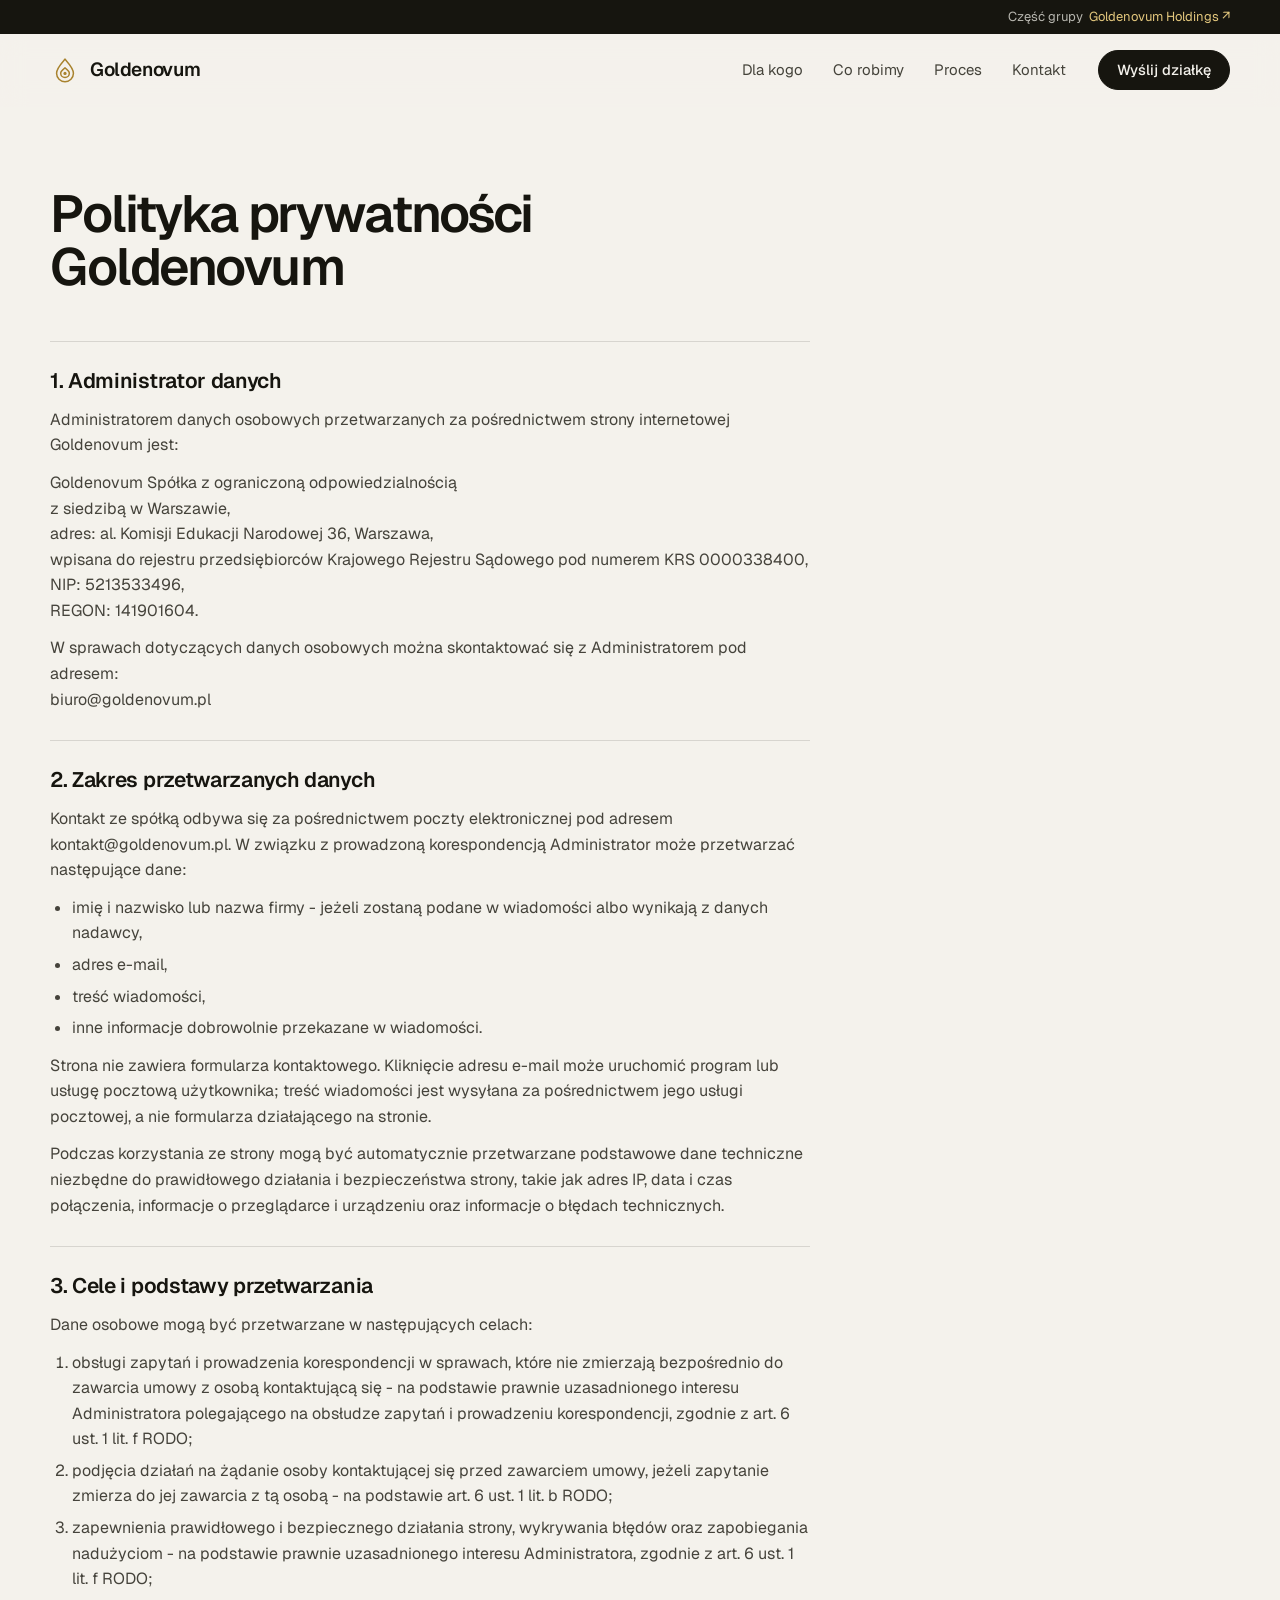
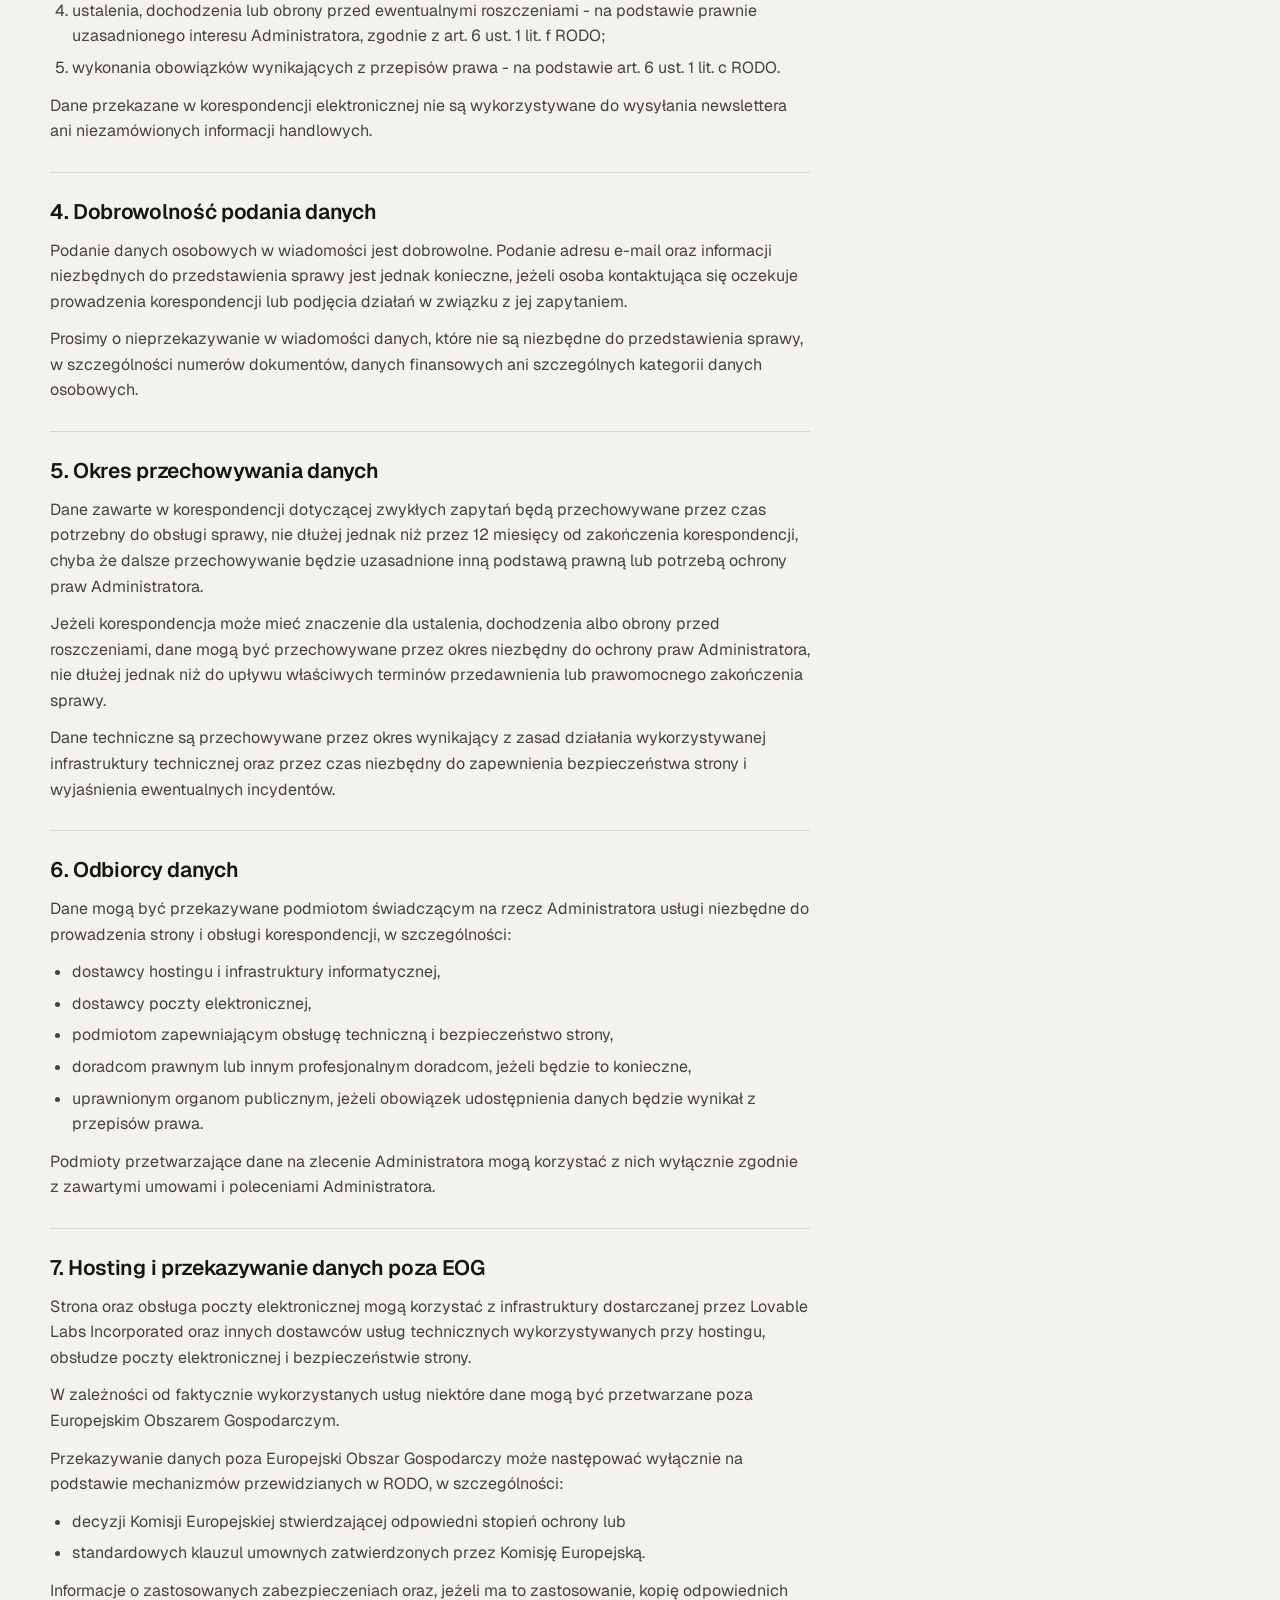
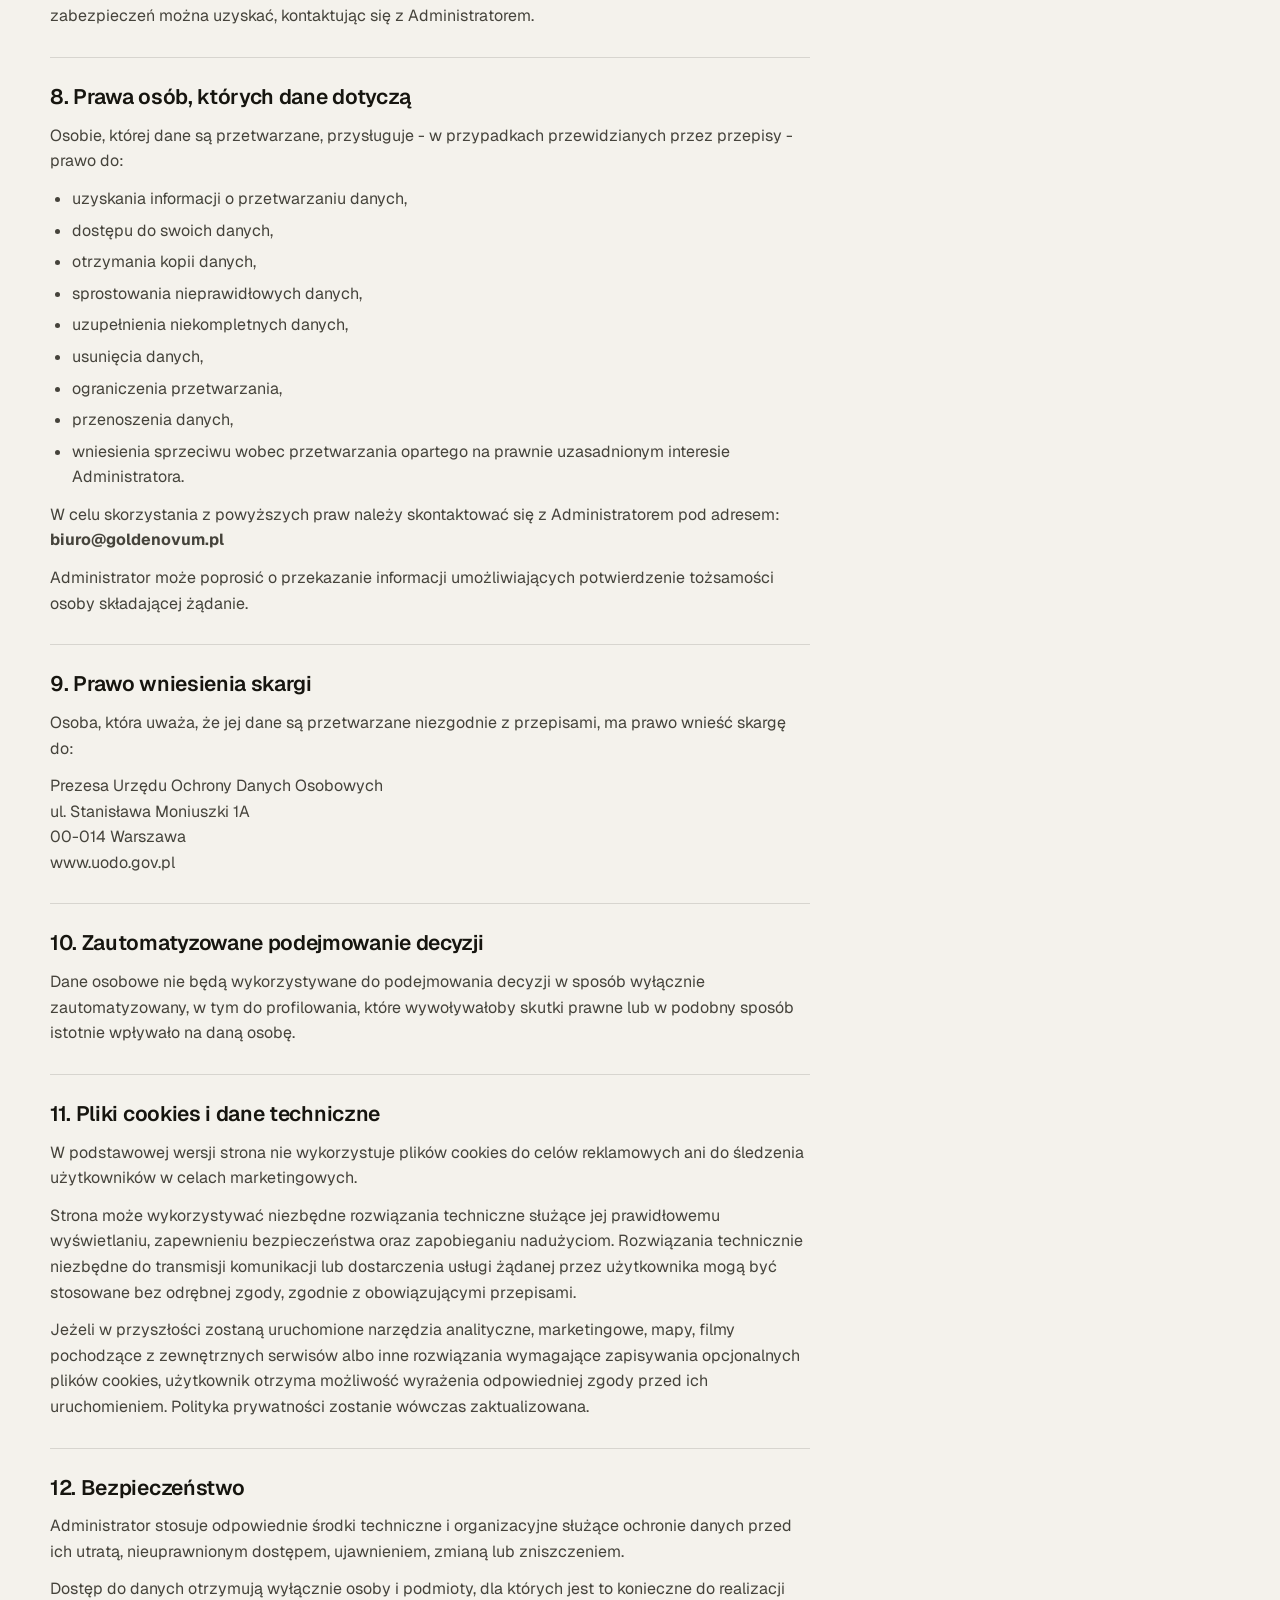
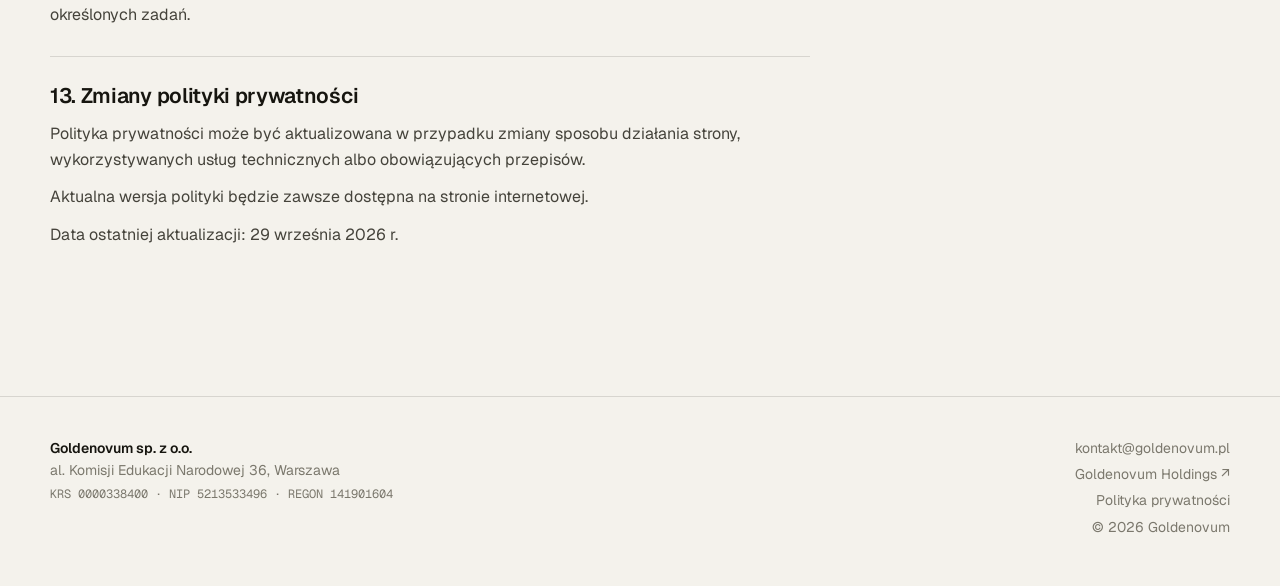
==== commit 6581caeb: "Odnośniki do strony Goldenovum Holdings Pasek grupy nad nagłówkiem, link w sekcji o firmie i w stopc" ====
--- a/polityka-prywatnosci.html
+++ b/polityka-prywatnosci.html
@@ -14,6 +14,8 @@
 <script>document.documentElement.classList.add("js")</script>
 </head>
 <body>
+
+<div class="topbar"><div class="wrap topbar__inner"><span>Część grupy</span> <a href="https://goldenovum.pl" data-holding-link>Goldenovum Holdings <span aria-hidden="true">↗</span></a></div></div>
 
 <header class="header">
   <div class="wrap header__inner">
@@ -47,6 +49,7 @@
     </div>
     <div class="footer__right">
       <a href="mailto:kontakt@goldenovum.pl">kontakt@goldenovum.pl</a>
+      <a href="https://goldenovum.pl" data-holding-link>Goldenovum Holdings ↗</a>
       <a href="/polityka-prywatnosci">Polityka prywatności</a>
       <p>© <span data-year>2026</span> Goldenovum</p>
     </div>
--- a/assets/styles.css
+++ b/assets/styles.css
@@ -404,3 +404,12 @@
   .steps::after { transition: none; }
   .js [data-reveal] { opacity: 1; transform: none; transition: none; }
 }
+
+/* Pasek grupy nad nagłówkiem */
+.topbar { background: var(--ink); color: rgba(244, 242, 236, .72); font-size: 13px; }
+.topbar__inner { display: flex; gap: 6px; align-items: center; justify-content: flex-end; height: 34px; }
+.topbar a { color: #e3c77d; text-decoration: none; }
+.topbar a:hover { color: var(--paper); }
+.statement__link { margin-top: 12px; color: #e3c77d; text-decoration: none; font-weight: 500; }
+.statement__link:hover { color: var(--paper); }
+@media (max-width: 640px) { .topbar__inner { justify-content: center; } }
